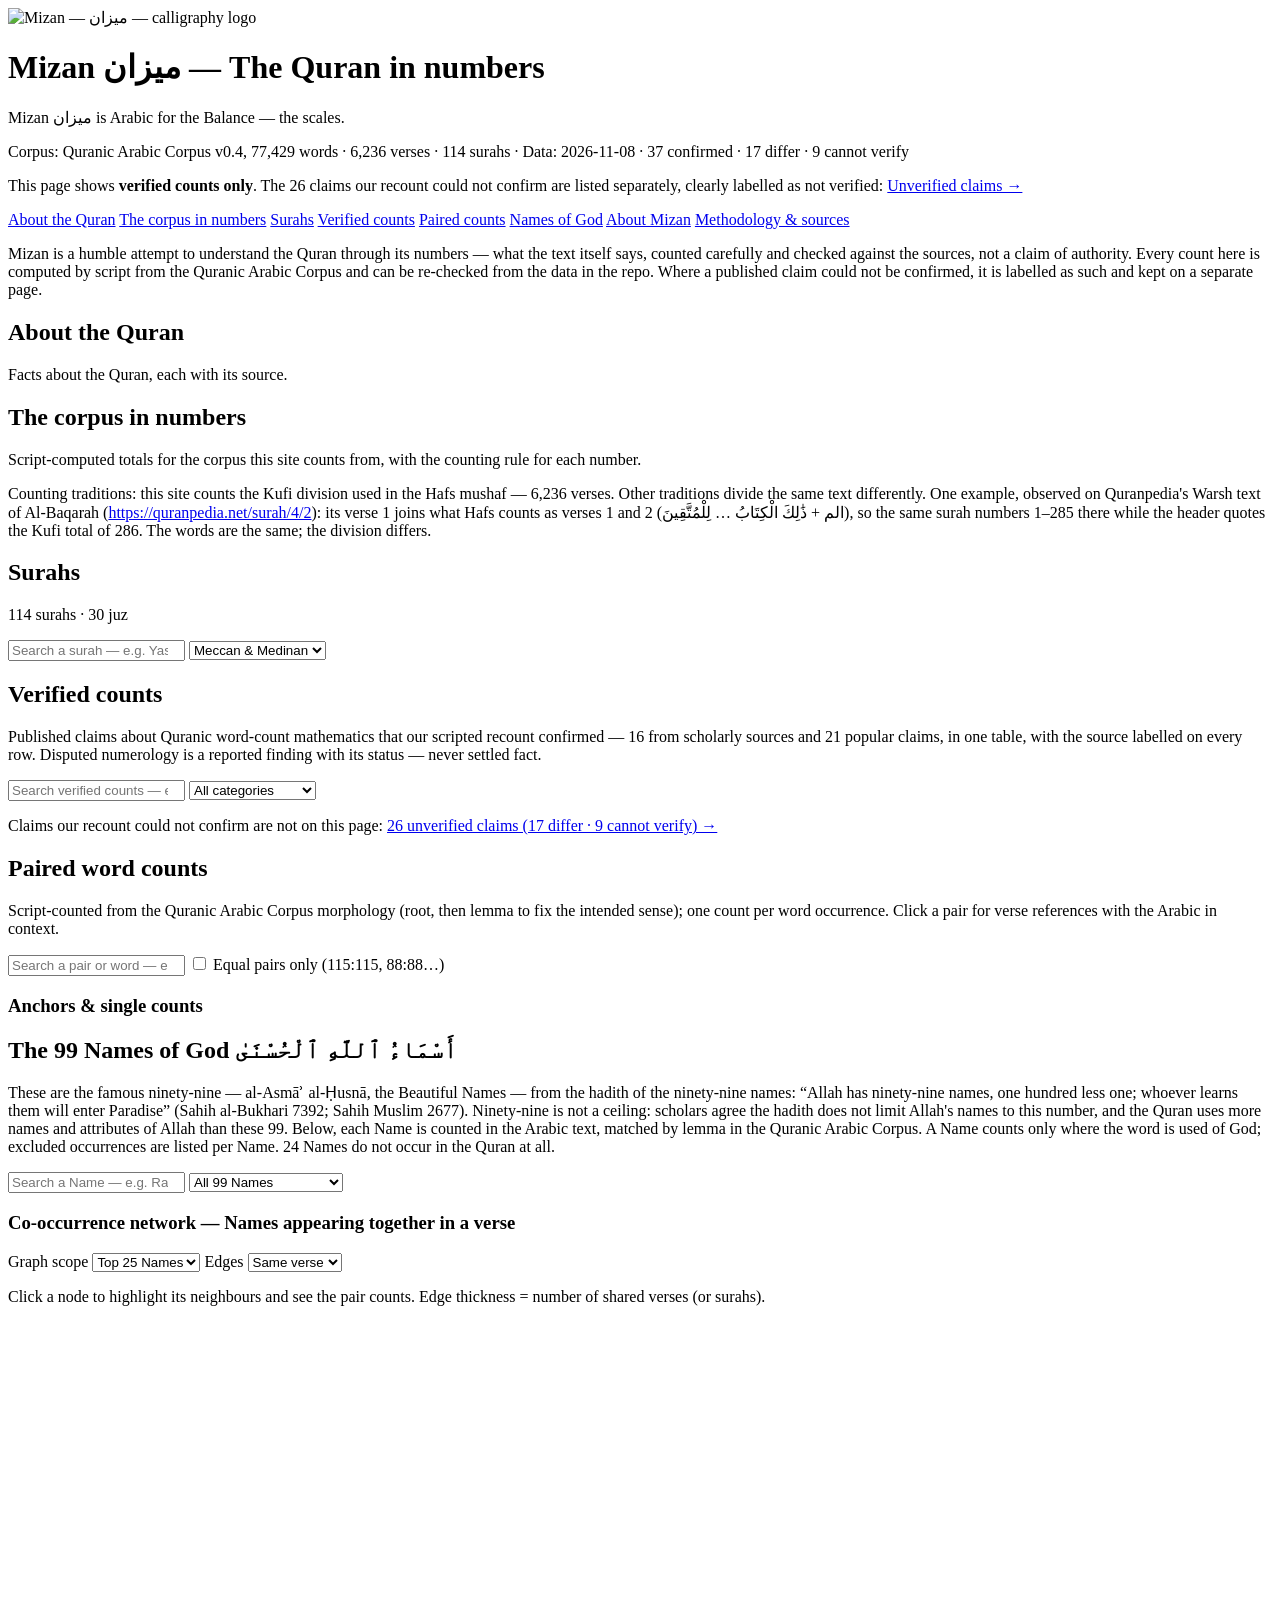
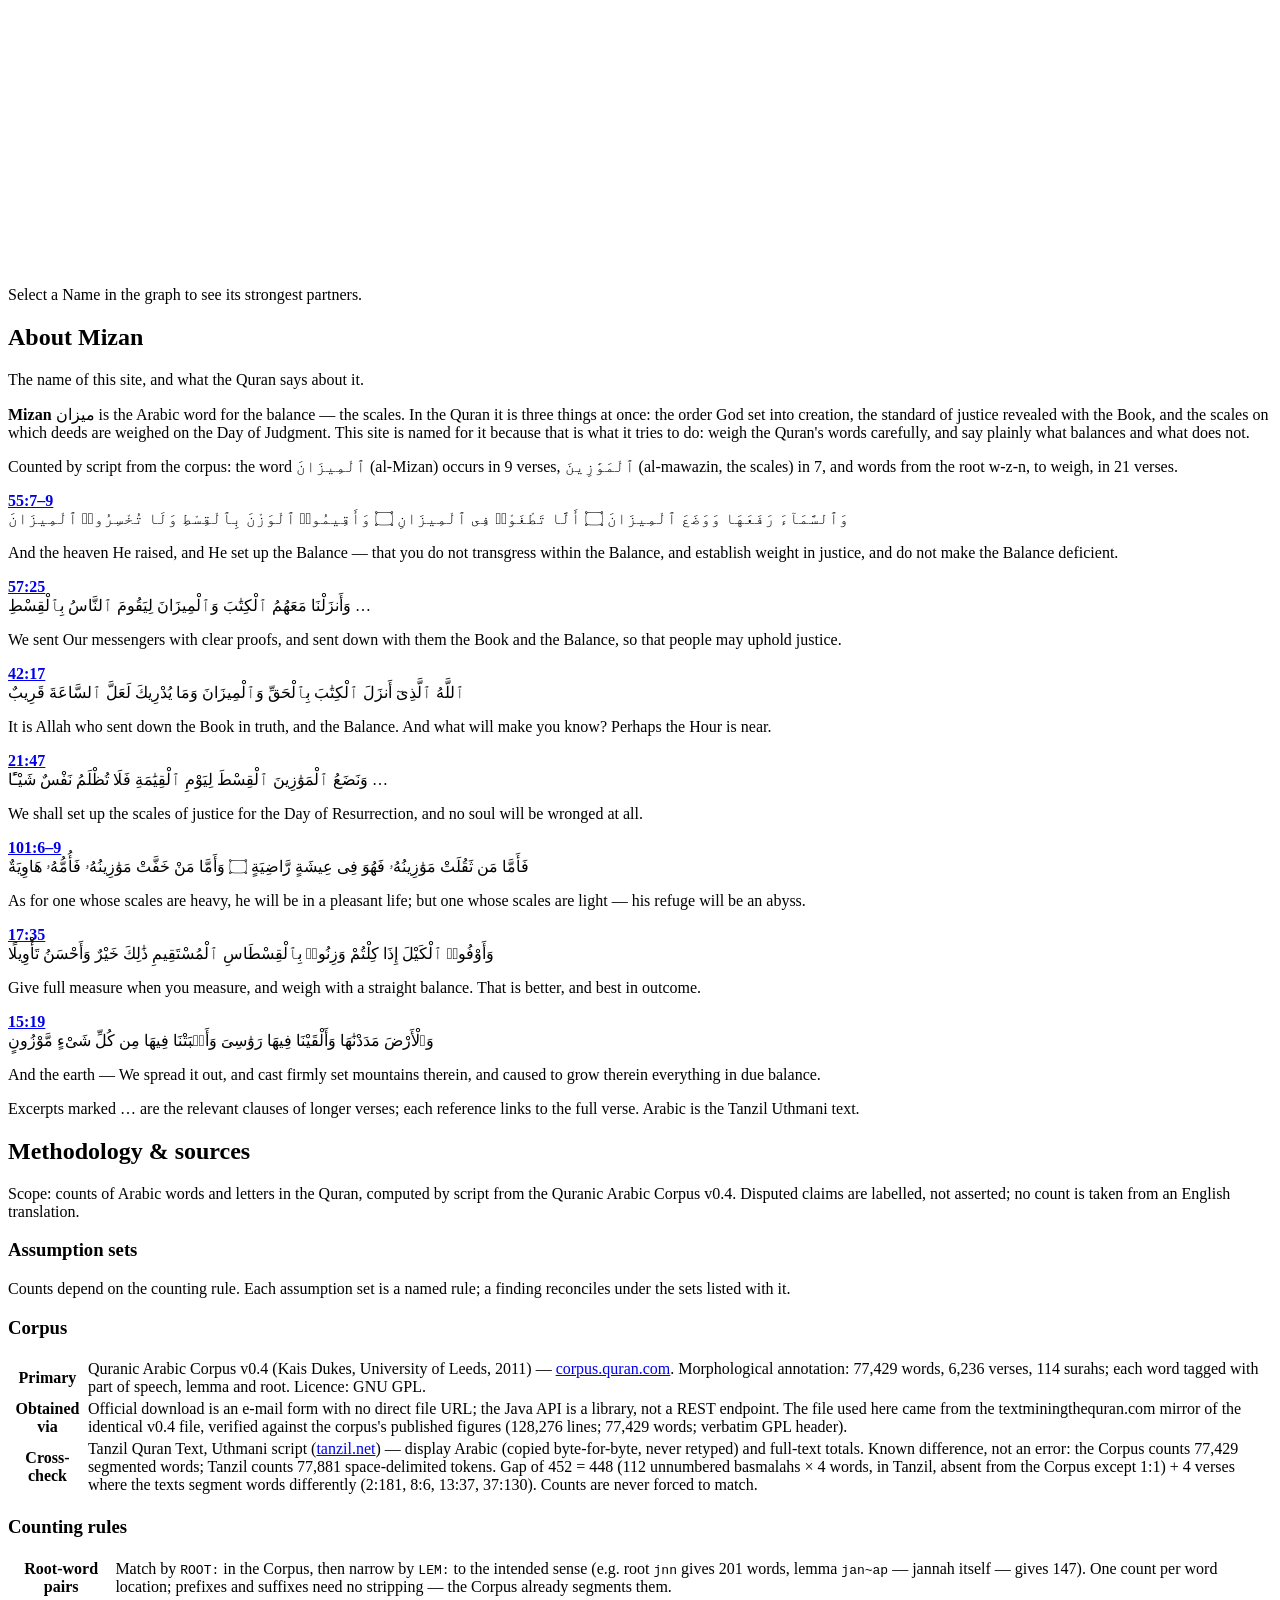
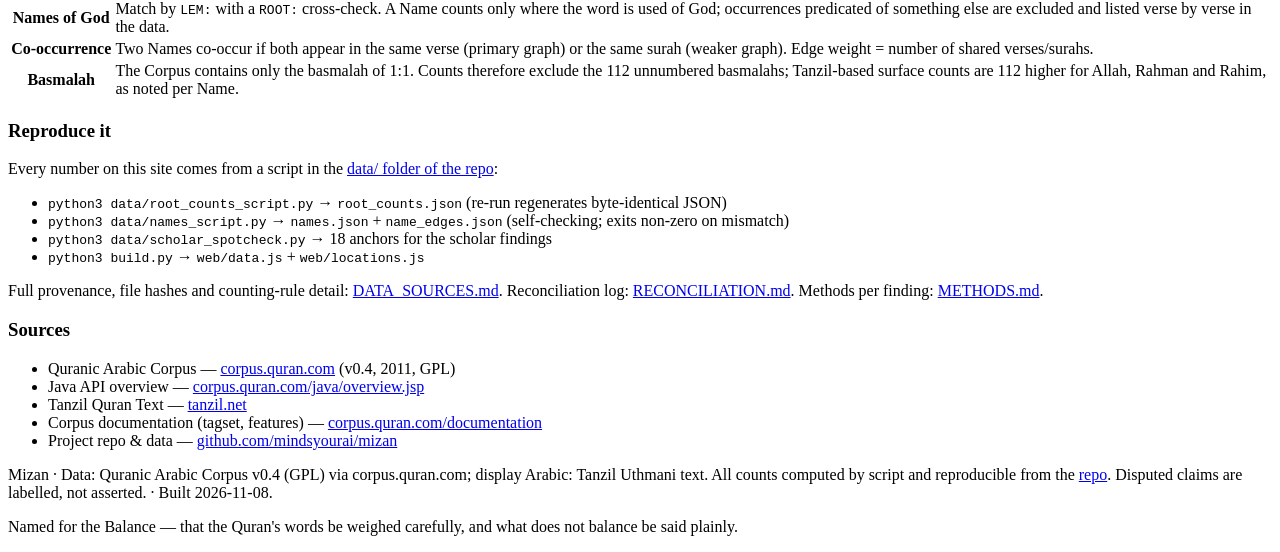
==== index.html @ d1da23e8 "Redesign: card layout throughout; counting-traditions note; verifier 126/126" ====
<!DOCTYPE html>
<html lang="en">
<head>
<meta charset="utf-8">
<meta name="viewport" content="width=device-width, initial-scale=1">
<title>Mizan — The Quran in numbers</title>
<meta name="description" content="Mizan — the Quran in numbers. Word counts and mathematics of the Quran, computed by script from the Quranic Arabic Corpus (v0.4) and cross-checked against the Tanzil Uthmani text. Verified counts, paired word counts, the Names of God and their co-occurrence graph.">
<link rel="stylesheet" href="styles.css">
<link rel="icon" type="image/png" href="images/mizan-favicon.png">
</head>
<body>
<header class="research-head">
  <div class="research-head-inner">
    <img class="brand-logo" src="images/mizan-logo.png" alt="Mizan — ميزان — calligraphy logo">
    <h1>Mizan <span class="ar">ميزان</span> — The Quran in numbers</h1>
    <p class="meta-line">Mizan <span class="ar">ميزان</span> is Arabic for the Balance — the scales.</p>
    <p class="meta-line">Corpus: Quranic Arabic Corpus v0.4, 77,429 words · 6,236 verses · 114 surahs ·
      Data: 2026-11-08 · <span id="tally-line">37 confirmed · 17 differ · 9 cannot verify</span></p>
    <div class="stats" id="stats"></div>
    <p class="meta-line">This page shows <b>verified counts only</b>. The 26 claims our recount could not
      confirm are listed separately, clearly labelled as not verified:
      <a href="unverified.html">Unverified claims →</a></p>
  </div>
</header>

<nav class="tabs" aria-label="Sections">
  <a class="tab" href="#about">About the Quran</a>
  <a class="tab" href="#corpus">The corpus in numbers</a>
  <a class="tab" href="#surahs">Surahs</a>
  <a class="tab" href="#verified">Verified counts</a>
  <a class="tab" href="#pairs">Paired counts</a>
  <a class="tab" href="#names">Names of God</a>
  <a class="tab" href="#about-mizan">About Mizan</a>
  <a class="tab" href="#method">Methodology &amp; sources</a>
</nav>

<main>
  <!-- ============ INTRO ============ -->
  <p class="intro">Mizan is a humble attempt to understand the Quran through its numbers —
    what the text itself says, counted carefully and checked against the sources, not a claim of
    authority. Every count here is computed by script from the Quranic Arabic Corpus and can be
    re-checked from the data in the repo. Where a published claim could not be confirmed, it is
    labelled as such and kept on a separate page.</p>


  <!-- ============ 1. ABOUT THE QURAN ============ -->
  <section id="about" class="panel active">
    <div class="panel-head">
      <h2>About the Quran</h2>
      <p>Facts about the Quran, each with its source.</p>
    </div>
    <div id="facts-table"></div>
  </section>

  <!-- ============ 2. THE CORPUS IN NUMBERS ============ -->
  <section id="corpus" class="panel active">
    <div class="panel-head">
      <h2>The corpus in numbers</h2>
      <p>Script-computed totals for the corpus this site counts from, with the counting rule for each number.</p>
    </div>
    <div class="counting-note">Counting traditions: this site counts the Kufi division used in the Hafs mushaf — 6,236 verses. Other traditions divide the same text differently. One example, observed on Quranpedia's Warsh text of Al-Baqarah (<a href="https://quranpedia.net/surah/4/2">https://quranpedia.net/surah/4/2</a>): its verse 1 joins what Hafs counts as verses 1 and 2 (الم + ذَٰلِكَ الْكِتَابُ … لِلْمُتَّقِينَ), so the same surah numbers 1–285 there while the header quotes the Kufi total of 286. The words are the same; the division differs.</div>
    <div id="corpus-table"></div>
  </section>

  <!-- ============ 2b. SURAHS ============ -->
  <section id="surahs" class="panel active">
    <div class="panel-head">
      <h2>Surahs</h2>
      <p id="surahs-totals">114 surahs · 30 juz</p>
      <div class="controls">
        <input id="surah-search" type="search" placeholder="Search a surah — e.g. Yasin, 36, Rahman…" aria-label="Search surahs">
        <select id="surah-type" aria-label="Filter by revelation">
          <option value="all">Meccan &amp; Medinan</option>
          <option value="Meccan">Meccan only</option>
          <option value="Medinan">Medinan only</option>
        </select>
      </div>
      <p class="tally" id="surahs-tally"></p>
    </div>
    <div id="surahs-list"></div>
  </section>

  <!-- ============ 3. VERIFIED COUNTS ============ -->
  <section id="verified" class="panel active">
    <div class="panel-head">
      <h2>Verified counts</h2>
      <p>Published claims about Quranic word-count mathematics that our scripted recount
        <span class="badge ok">confirmed</span> — 16 from scholarly sources and 21 popular claims,
        in one table, with the source labelled on every row. Disputed numerology is a reported
        finding with its status — never settled fact.</p>
      <div class="controls">
        <input id="verified-search" type="search" placeholder="Search verified counts — e.g. 19, dunya, letters…" aria-label="Search verified counts">
        <select id="verified-cat" aria-label="Filter by category">
          <option value="all">All categories</option>
          <option value="paired_counts">Paired counts</option>
          <option value="letter_counts">Letter counts</option>
          <option value="code19">Code 19</option>
          <option value="corpus_linguistics">Corpus linguistics</option>
        </select>
      </div>
      <p class="tally" id="verified-tally"></p>
    </div>
    <div id="verified-list"></div>
    <p class="method-note">Claims our recount could not confirm are not on this page:
      <a href="unverified.html">26 unverified claims (17 differ · 9 cannot verify) →</a></p>
  </section>

  <!-- ============ 4. PAIRED COUNTS ============ -->
  <section id="pairs" class="panel active">
    <div class="panel-head">
      <h2>Paired word counts</h2>
      <p>Script-counted from the Quranic Arabic Corpus morphology (root, then lemma to fix the intended sense); one count per word occurrence. Click a pair for verse references with the Arabic in context.</p>
      <div class="controls">
        <input id="pair-search" type="search" placeholder="Search a pair or word — e.g. heaven, dunya, sun…" aria-label="Search pairs">
        <label class="check"><input type="checkbox" id="pair-equal-only"> Equal pairs only (115:115, 88:88…)</label>
      </div>
    </div>
    <div id="pairs-list"></div>
    <div class="panel-head sub">
      <h3>Anchors &amp; single counts</h3>
    </div>
    <div id="extras-list" class="extras"></div>
  </section>

  <!-- ============ 5. NAMES OF GOD ============ -->
  <section id="names" class="panel active">
    <div class="panel-head">
      <h2>The 99 Names of God <span class="ar">أَسْمَاءُ ٱللَّهِ ٱلْحُسْنَىٰ</span></h2>
      <p>These are the famous ninety-nine — al-Asmāʾ al-Ḥusnā, the Beautiful Names — from the
        hadith of the ninety-nine names: “Allah has ninety-nine names, one hundred less one;
        whoever learns them will enter Paradise” (Sahih al-Bukhari 7392; Sahih Muslim 2677).
        Ninety-nine is not a ceiling: scholars agree the hadith does not limit Allah's names
        to this number, and the Quran uses more names and attributes of Allah than these 99.
        Below, each Name is counted in the Arabic text, matched by lemma in the Quranic Arabic
        Corpus. A Name counts only where the word is used of God; excluded occurrences are
        listed per Name. 24 Names do not occur in the Quran at all.</p>
      <div id="more-names"></div>
      <div class="controls">
        <input id="name-search" type="search" placeholder="Search a Name — e.g. Rahim, Aziz, Nur…" aria-label="Search Names">
        <select id="name-filter" aria-label="Filter Names">
          <option value="all">All 99 Names</option>
          <option value="present">Occurs in the Quran</option>
          <option value="zero">Zero occurrences (24)</option>
          <option value="top20">Top 20 by count</option>
        </select>
      </div>
    </div>
    <div class="graph-wrap">
      <div class="graph-head">
        <h3>Co-occurrence network — Names appearing together in a verse</h3>
        <div class="controls">
          <label>Graph scope
            <select id="graph-scope" aria-label="Graph scope">
              <option value="15">Top 15 Names</option>
              <option value="25" selected>Top 25 Names</option>
              <option value="40">Top 40 Names</option>
            </select>
          </label>
          <label>Edges
            <select id="graph-edges" aria-label="Edge type">
              <option value="verse" selected>Same verse</option>
              <option value="surah">Same surah</option>
            </select>
          </label>
        </div>
        <p class="hint">Click a node to highlight its neighbours and see the pair counts. Edge thickness = number of shared verses (or surahs).</p>
      </div>
      <canvas id="graph" width="960" height="560" aria-label="Co-occurrence network graph of the Names of God"></canvas>
      <div id="graph-detail" class="graph-detail">Select a Name in the graph to see its strongest partners.</div>
    </div>
    <div id="names-list"></div>
    <div id="name-detail"></div>
  </section>

  <!-- ============ ABOUT MIZAN ============ -->
  <section id="about-mizan" class="panel active">
    <div class="panel-head">
      <h2>About Mizan</h2>
      <p>The name of this site, and what the Quran says about it.</p>
    </div>
    <p><b>Mizan</b> <span class="ar">ميزان</span> is the Arabic word for the balance — the scales.
      In the Quran it is three things at once: the order God set into creation, the standard of
      justice revealed with the Book, and the scales on which deeds are weighed on the Day of
      Judgment. This site is named for it because that is what it tries to do: weigh the Quran's
      words carefully, and say plainly what balances and what does not.</p>
    <p class="method-note">Counted by script from the corpus: the word
      <span class="ar">ٱلْمِيزَانَ</span> (al-Mizan) occurs in 9 verses,
      <span class="ar">ٱلْمَوَٰزِينَ</span> (al-mawazin, the scales) in 7, and words from the
      root w-z-n, to weigh, in 21 verses.</p>
    <div class="mizan-grid">
      <article class="mizan-card"><b><a href="https://quran.com/55/7" target="_blank" rel="noopener">55:7–9</a></b><div class="ar">وَٱلسَّمَآءَ رَفَعَهَا وَوَضَعَ ٱلْمِيزَانَ ۝ أَلَّا تَطْغَوْا۟ فِى ٱلْمِيزَانِ ۝ وَأَقِيمُوا۟ ٱلْوَزْنَ بِٱلْقِسْطِ وَلَا تُخْسِرُوا۟ ٱلْمِيزَانَ</div><p>And the heaven He raised, and He set up the Balance — that you do not transgress within the Balance, and establish weight in justice, and do not make the Balance deficient.</p></article>
      <article class="mizan-card"><b><a href="https://quran.com/57/25" target="_blank" rel="noopener">57:25</a></b><div class="ar">وَأَنزَلْنَا مَعَهُمُ ٱلْكِتَٰبَ وَٱلْمِيزَانَ لِيَقُومَ ٱلنَّاسُ بِٱلْقِسْطِ …</div><p>We sent Our messengers with clear proofs, and sent down with them the Book and the Balance, so that people may uphold justice.</p></article>
      <article class="mizan-card"><b><a href="https://quran.com/42/17" target="_blank" rel="noopener">42:17</a></b><div class="ar">ٱللَّهُ ٱلَّذِىٓ أَنزَلَ ٱلْكِتَٰبَ بِٱلْحَقِّ وَٱلْمِيزَانَ وَمَا يُدْرِيكَ لَعَلَّ ٱلسَّاعَةَ قَرِيبٌ</div><p>It is Allah who sent down the Book in truth, and the Balance. And what will make you know? Perhaps the Hour is near.</p></article>
      <article class="mizan-card"><b><a href="https://quran.com/21/47" target="_blank" rel="noopener">21:47</a></b><div class="ar">وَنَضَعُ ٱلْمَوَٰزِينَ ٱلْقِسْطَ لِيَوْمِ ٱلْقِيَٰمَةِ فَلَا تُظْلَمُ نَفْسٌ شَيْـًٔا …</div><p>We shall set up the scales of justice for the Day of Resurrection, and no soul will be wronged at all.</p></article>
      <article class="mizan-card"><b><a href="https://quran.com/101/6" target="_blank" rel="noopener">101:6–9</a></b><div class="ar">فَأَمَّا مَن ثَقُلَتْ مَوَٰزِينُهُۥ فَهُوَ فِى عِيشَةٍ رَّاضِيَةٍ ۝ وَأَمَّا مَنْ خَفَّتْ مَوَٰزِينُهُۥ فَأُمُّهُۥ هَاوِيَةٌ</div><p>As for one whose scales are heavy, he will be in a pleasant life; but one whose scales are light — his refuge will be an abyss.</p></article>
      <article class="mizan-card"><b><a href="https://quran.com/17/35" target="_blank" rel="noopener">17:35</a></b><div class="ar">وَأَوْفُوا۟ ٱلْكَيْلَ إِذَا كِلْتُمْ وَزِنُوا۟ بِٱلْقِسْطَاسِ ٱلْمُسْتَقِيمِ ذَٰلِكَ خَيْرٌ وَأَحْسَنُ تَأْوِيلًا</div><p>Give full measure when you measure, and weigh with a straight balance. That is better, and best in outcome.</p></article>
      <article class="mizan-card"><b><a href="https://quran.com/15/19" target="_blank" rel="noopener">15:19</a></b><div class="ar">وَٱلْأَرْضَ مَدَدْنَٰهَا وَأَلْقَيْنَا فِيهَا رَوَٰسِىَ وَأَنۢبَتْنَا فِيهَا مِن كُلِّ شَىْءٍ مَّوْزُونٍ</div><p>And the earth — We spread it out, and cast firmly set mountains therein, and caused to grow therein everything in due balance.</p></article>
    </div>
    <p class="method-note">Excerpts marked … are the relevant clauses of longer verses; each reference
      links to the full verse. Arabic is the Tanzil Uthmani text.</p>
  </section>

  <!-- ============ 6. METHODOLOGY ============ -->
  <section id="method" class="panel active">
    <div class="panel-head">
      <h2>Methodology &amp; sources</h2>
      <p class="scope-line">Scope: counts of Arabic words and letters in the Quran, computed by script from the Quranic Arabic Corpus v0.4. Disputed claims are labelled, not asserted; no count is taken from an English translation.</p>
    </div>
    <h3>Assumption sets</h3>
    <p class="method-note">Counts depend on the counting rule. Each assumption set is a named rule; a finding reconciles under the sets listed with it.</p>
    <div id="assumption-table"></div>

    <h3>Corpus</h3>
    <table class="data-table compact">
      <tbody>
        <tr><th scope="row">Primary</th><td>Quranic Arabic Corpus v0.4 (Kais Dukes, University of Leeds, 2011) — <a href="https://corpus.quran.com">corpus.quran.com</a>. Morphological annotation: 77,429 words, 6,236 verses, 114 surahs; each word tagged with part of speech, lemma and root. Licence: GNU GPL.</td></tr>
        <tr><th scope="row">Obtained via</th><td>Official download is an e-mail form with no direct file URL; the Java API is a library, not a REST endpoint. The file used here came from the textminingthequran.com mirror of the identical v0.4 file, verified against the corpus's published figures (128,276 lines; 77,429 words; verbatim GPL header).</td></tr>
        <tr><th scope="row">Cross-check</th><td>Tanzil Quran Text, Uthmani script (<a href="https://tanzil.net">tanzil.net</a>) — display Arabic (copied byte-for-byte, never retyped) and full-text totals. Known difference, not an error: the Corpus counts 77,429 segmented words; Tanzil counts 77,881 space-delimited tokens. Gap of 452 = 448 (112 unnumbered basmalahs × 4 words, in Tanzil, absent from the Corpus except 1:1) + 4 verses where the texts segment words differently (2:181, 8:6, 13:37, 37:130). Counts are never forced to match.</td></tr>
      </tbody>
    </table>

    <h3>Counting rules</h3>
    <table class="data-table compact">
      <tbody>
        <tr><th scope="row">Root-word pairs</th><td>Match by <code>ROOT:</code> in the Corpus, then narrow by <code>LEM:</code> to the intended sense (e.g. root <code>jnn</code> gives 201 words, lemma <code>jan~ap</code> — jannah itself — gives 147). One count per word location; prefixes and suffixes need no stripping — the Corpus already segments them.</td></tr>
        <tr><th scope="row">Names of God</th><td>Match by <code>LEM:</code> with a <code>ROOT:</code> cross-check. A Name counts only where the word is used of God; occurrences predicated of something else are excluded and listed verse by verse in the data.</td></tr>
        <tr><th scope="row">Co-occurrence</th><td>Two Names co-occur if both appear in the same verse (primary graph) or the same surah (weaker graph). Edge weight = number of shared verses/surahs.</td></tr>
        <tr><th scope="row">Basmalah</th><td>The Corpus contains only the basmalah of 1:1. Counts therefore exclude the 112 unnumbered basmalahs; Tanzil-based surface counts are 112 higher for Allah, Rahman and Rahim, as noted per Name.</td></tr>
      </tbody>
    </table>

    <h3>Reproduce it</h3>
    <p class="method-note">Every number on this site comes from a script in the <a href="https://github.com/mindsyourai/mizan/tree/main/data">data/ folder of the repo</a>:</p>
    <ul class="repro">
      <li><code>python3 data/root_counts_script.py</code> → <code>root_counts.json</code> (re-run regenerates byte-identical JSON)</li>
      <li><code>python3 data/names_script.py</code> → <code>names.json</code> + <code>name_edges.json</code> (self-checking; exits non-zero on mismatch)</li>
      <li><code>python3 data/scholar_spotcheck.py</code> → 18 anchors for the scholar findings</li>
      <li><code>python3 build.py</code> → <code>web/data.js</code> + <code>web/locations.js</code></li>
    </ul>
    <p class="method-note">Full provenance, file hashes and counting-rule detail: <a href="https://github.com/mindsyourai/mizan/blob/main/DATA_SOURCES.md">DATA_SOURCES.md</a>. Reconciliation log: <a href="https://github.com/mindsyourai/mizan/blob/main/RECONCILIATION.md">RECONCILIATION.md</a>. Methods per finding: <a href="https://github.com/mindsyourai/mizan/blob/main/METHODS.md">METHODS.md</a>.</p>

    <h3>Sources</h3>
    <ul class="sources">
      <li>Quranic Arabic Corpus — <a href="https://corpus.quran.com">corpus.quran.com</a> (v0.4, 2011, GPL)</li>
      <li>Java API overview — <a href="https://corpus.quran.com/java/overview.jsp">corpus.quran.com/java/overview.jsp</a></li>
      <li>Tanzil Quran Text — <a href="https://tanzil.net">tanzil.net</a></li>
      <li>Corpus documentation (tagset, features) — <a href="https://corpus.quran.com/documentation/tagset.jsp">corpus.quran.com/documentation</a></li>
      <li>Project repo &amp; data — <a href="https://github.com/mindsyourai/mizan">github.com/mindsyourai/mizan</a></li>
    </ul>
  </section>
</main>

<footer>
  <p>Mizan · Data: Quranic Arabic Corpus v0.4 (GPL) via corpus.quran.com; display Arabic: Tanzil Uthmani text.
  All counts computed by script and reproducible from the <a href="https://github.com/mindsyourai/mizan">repo</a>.
  Disputed claims are labelled, not asserted. · Built 2026-11-08.</p>
  <p>Named for the Balance — that the Quran's words be weighed carefully, and what does not balance be said plainly.</p>
</footer>

<script src="data.js"></script>
<script src="locations.js"></script>
<script src="app.js"></script>
</body>
</html>
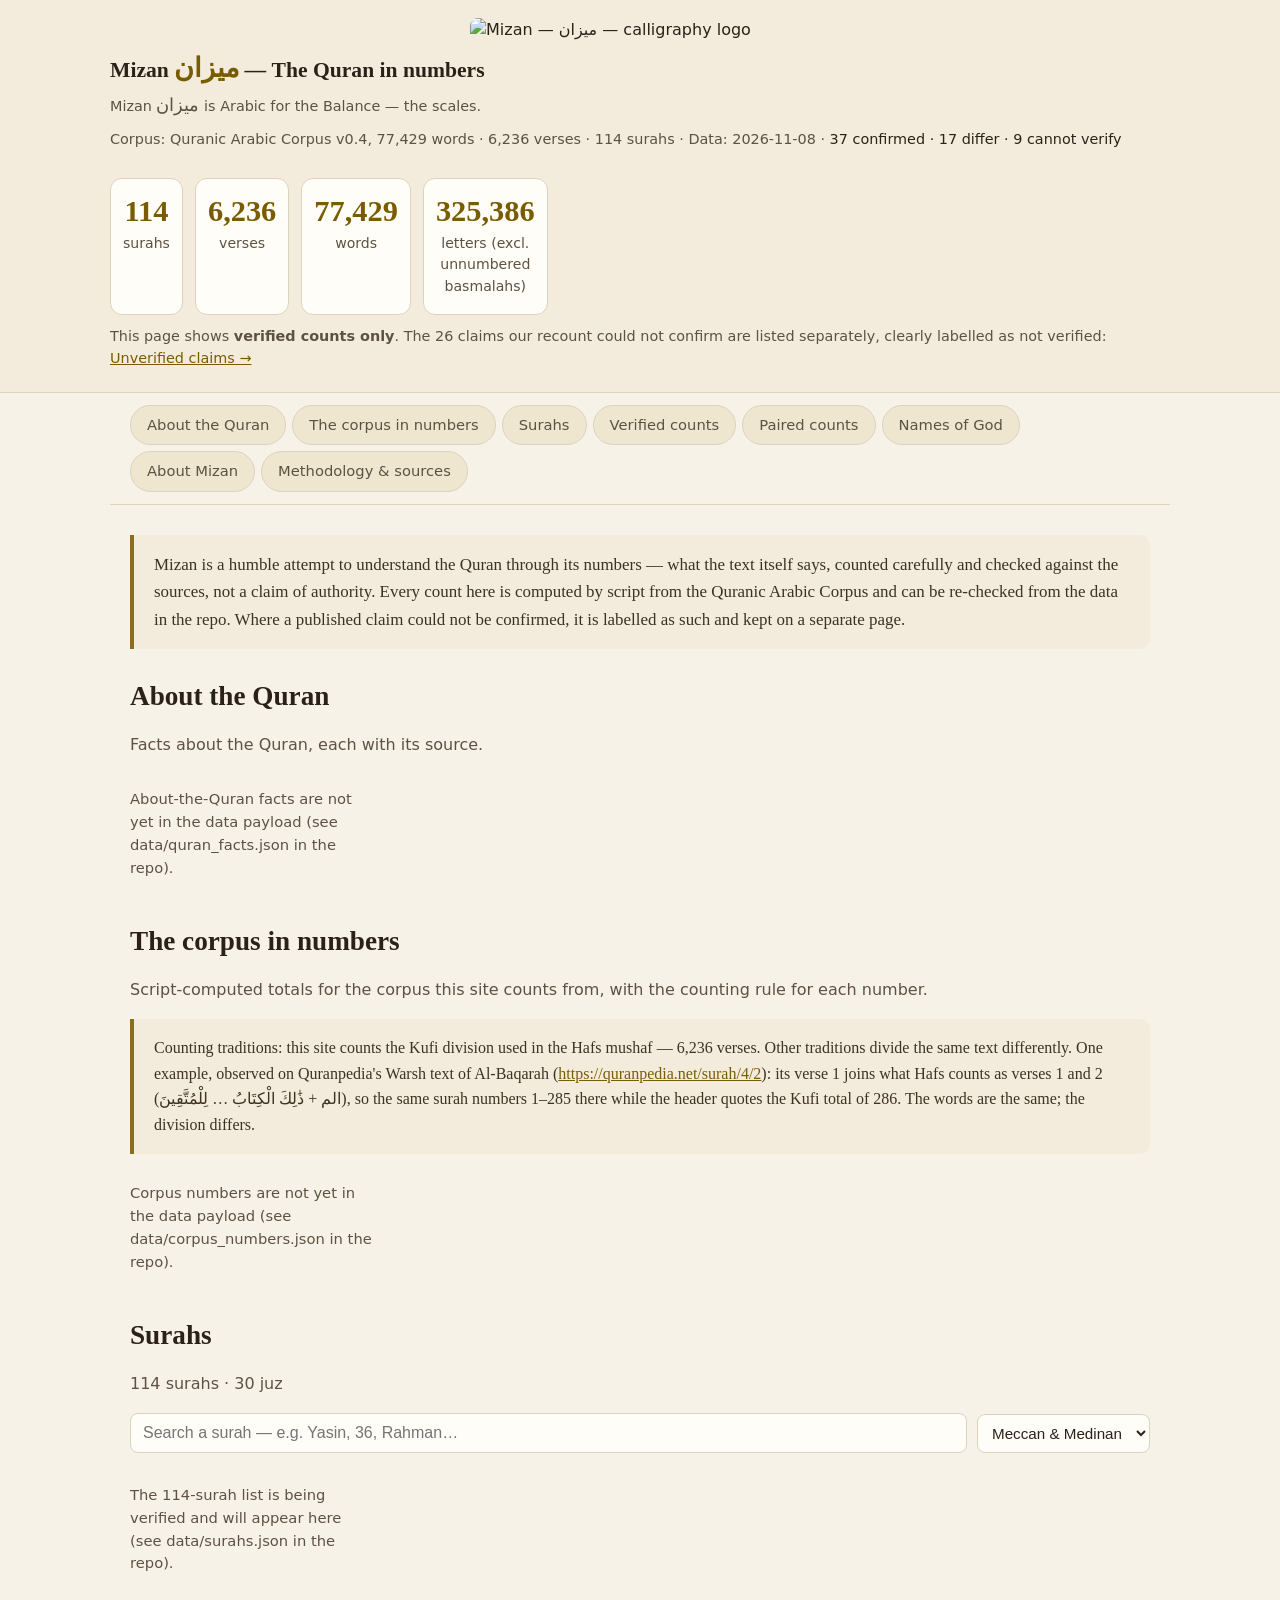
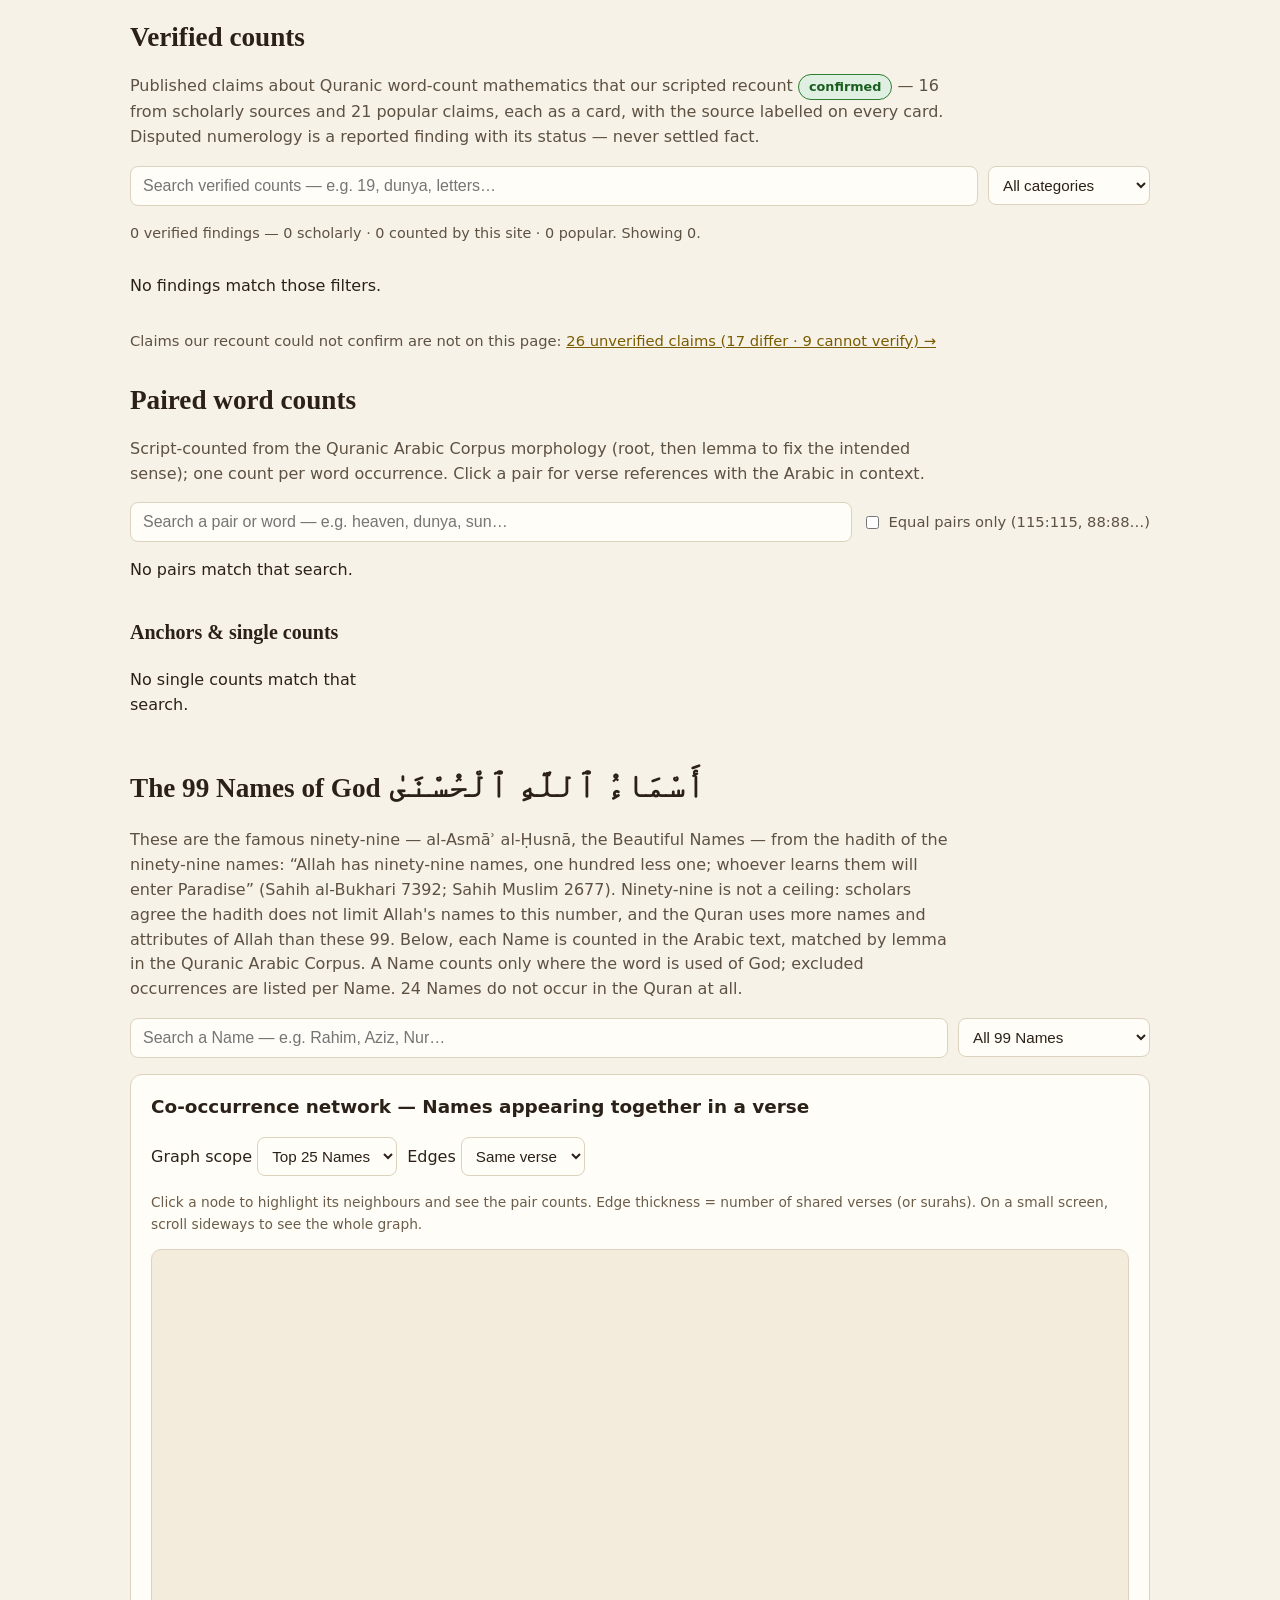
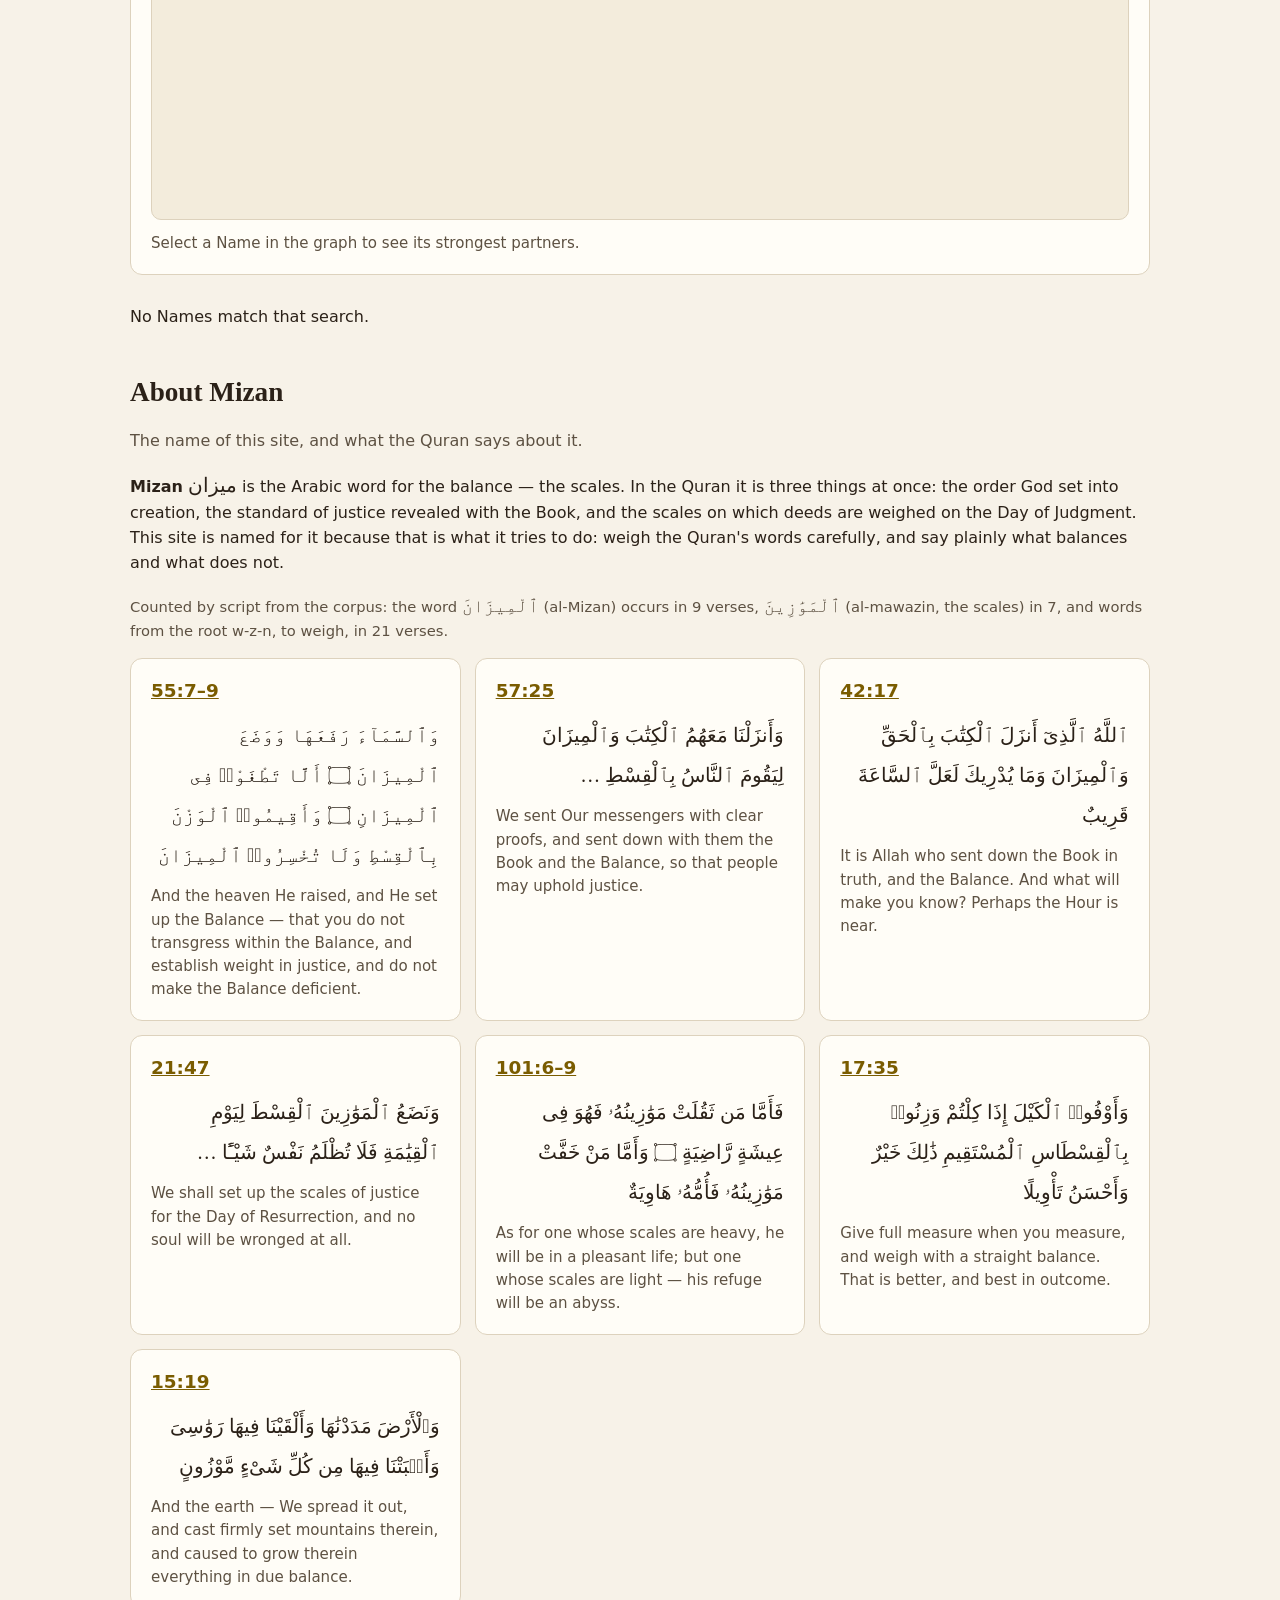
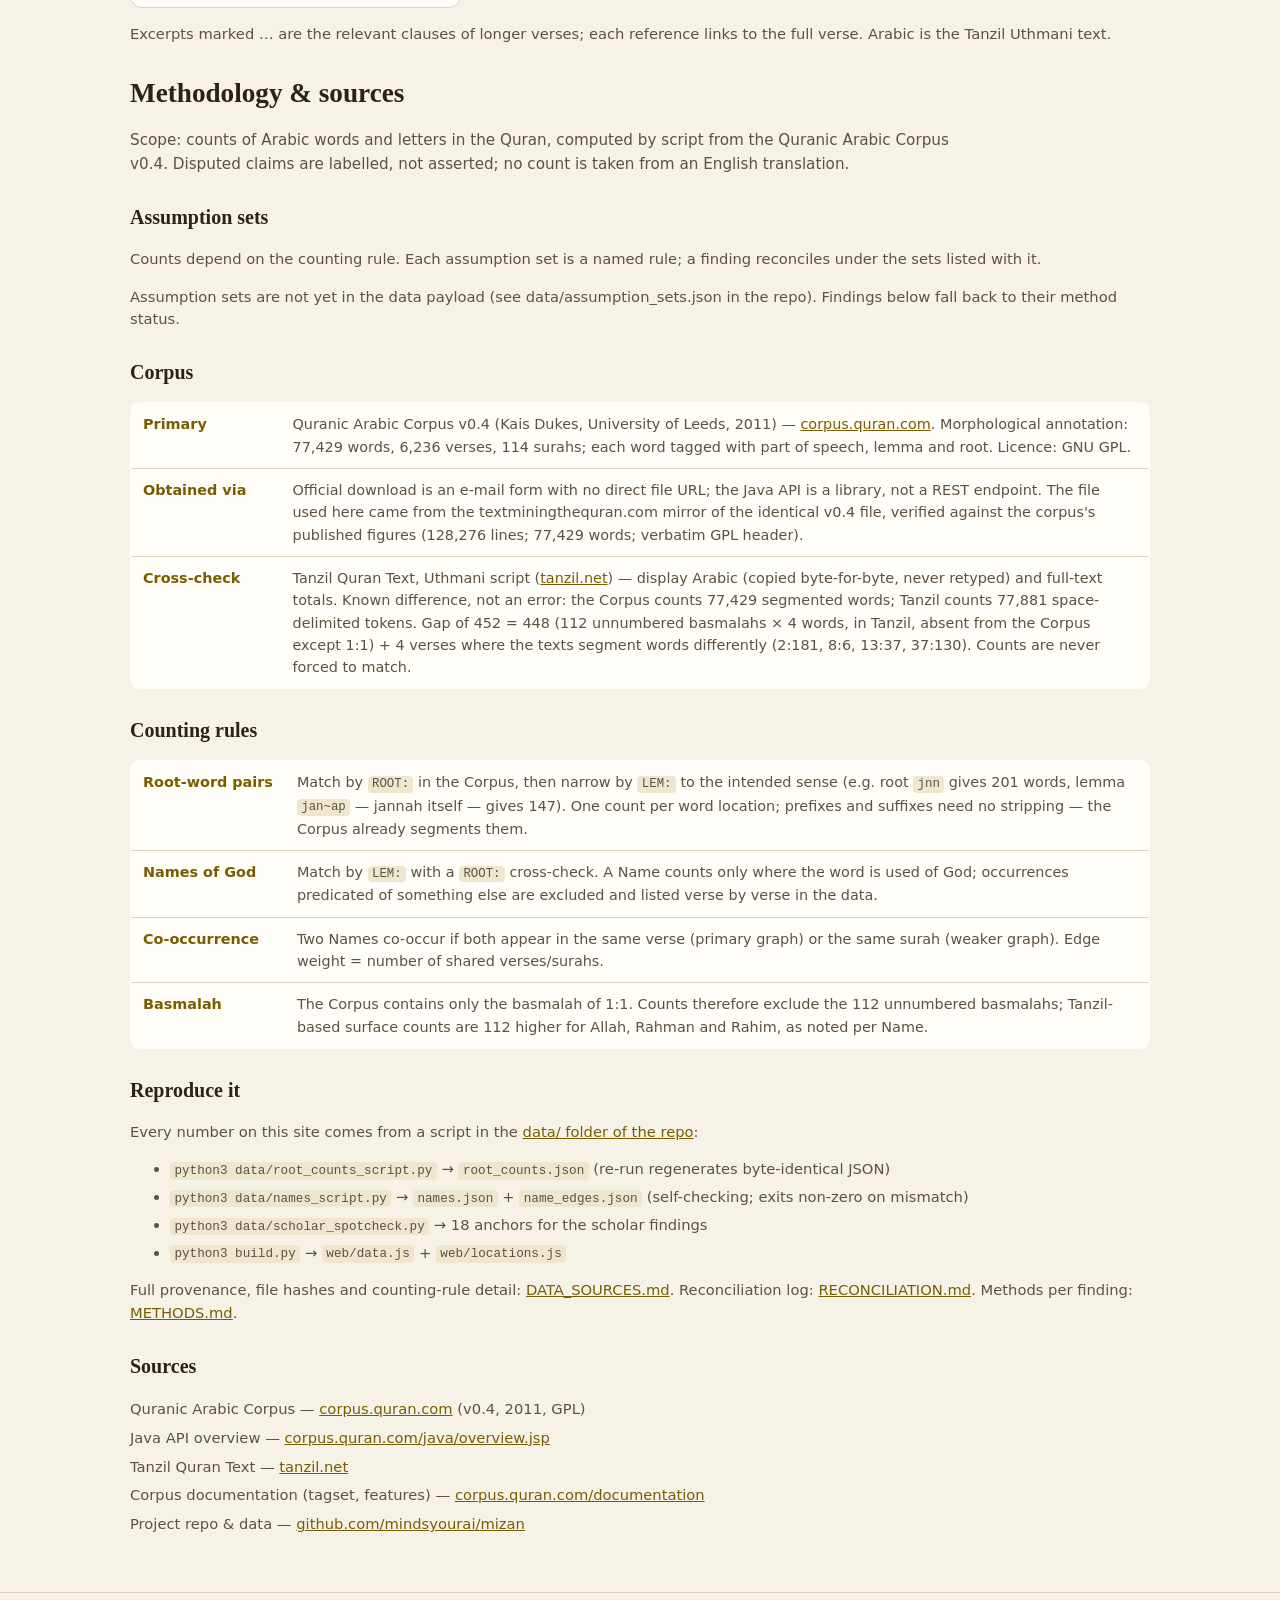
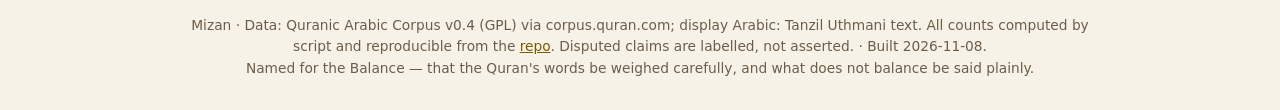
==== commit e6ba1b2f: "Fix desktop card grids (nested-grid bug), 'one table' copy, graph scroll on phones; verifier 141/141" ====
--- a/index.html
+++ b/index.html
@@ -86,7 +86,7 @@
       <h2>Verified counts</h2>
       <p>Published claims about Quranic word-count mathematics that our scripted recount
         <span class="badge ok">confirmed</span> — 16 from scholarly sources and 21 popular claims,
-        in one table, with the source labelled on every row. Disputed numerology is a reported
+        each as a card, with the source labelled on every card. Disputed numerology is a reported
         finding with its status — never settled fact.</p>
       <div class="controls">
         <input id="verified-search" type="search" placeholder="Search verified counts — e.g. 19, dunya, letters…" aria-label="Search verified counts">
@@ -163,9 +163,9 @@
             </select>
           </label>
         </div>
-        <p class="hint">Click a node to highlight its neighbours and see the pair counts. Edge thickness = number of shared verses (or surahs).</p>
-      </div>
-      <canvas id="graph" width="960" height="560" aria-label="Co-occurrence network graph of the Names of God"></canvas>
+        <p class="hint">Click a node to highlight its neighbours and see the pair counts. Edge thickness = number of shared verses (or surahs). On a small screen, scroll sideways to see the whole graph.</p>
+      </div>
+      <div class="graph-scroll"><canvas id="graph" width="960" height="560" aria-label="Co-occurrence network graph of the Names of God"></canvas></div>
       <div id="graph-detail" class="graph-detail">Select a Name in the graph to see its strongest partners.</div>
     </div>
     <div id="names-list"></div>
--- a/styles.css
+++ b/styles.css
@@ -0,0 +1,326 @@
+/* Mizan — light professional theme: warm beige background, gold-brown
+   accents, green reserved for verified/confirmed states. Serif headings,
+   clean tables, generous whitespace.
+   Contrast (WCAG AA, normal text): ink 14.11:1 on bg / 15.48:1 on panel;
+   muted 6.92:1 / 7.59:1; faint 5.73:1 / 6.28:1 (5.43:1 on panel2);
+   gold-text 5.60:1 / 6.15:1 (5.31:1 on panel2); green 5.93:1 / 6.50:1;
+   badge ok 6.63:1, bad 5.72:1, warn 6.25:1; tab-active text 4.81:1. */
+:root{
+  --bg:#f7f2e8; --bg2:#f3ecdc; --panel:#fffdf7; --panel2:#f3ecdc;
+  --ink:#2b2118; --muted:#5d5142; --faint:#6b5d49;
+  --gold:#8a6d1f; --gold-text:#7a5c00; --gold-dim:#a68a3c;
+  --red:#b3261e; --green:#166b2d; --green-dark:#1b5e20; --amber:#7a5200;
+  --line:#ddd2bd; --chip:#efe6d0;
+}
+*{box-sizing:border-box}
+html{scroll-behavior:smooth;scroll-padding-top:124px}
+/* scroll-padding-top keeps anchor jumps (#verified etc.) clear of the
+   sticky .tabs bar, which would otherwise cover the section's first line.
+   76px was too small: at desktop width the 7 tabs wrap to two rows, so the
+   bar is ~108px tall (2 x ~39px rows + 6px gap + 24px padding). 124px
+   clears it with ~16px to spare. section scroll-margin is belt-and-braces
+   for the same jumps. */
+section{scroll-margin-top:124px}
+body{margin:0;background:var(--bg);color:var(--ink);
+  font-family:system-ui,-apple-system,"Segoe UI",Roboto,Helvetica,Arial,sans-serif;
+  line-height:1.55}
+a{color:var(--gold-text)}
+code{font-family:ui-monospace,SFMono-Regular,Menlo,monospace;font-size:.86em;
+  background:var(--chip);padding:.1em .35em;border-radius:4px}
+.ar{font-family:"Traditional Arabic","Amiri","Scheherazade New",serif;
+  font-size:1.25em;direction:rtl}
+
+/* research header: one line, no marketing copy */
+.research-head{background:var(--bg2);border-bottom:1px solid var(--line);
+  padding:18px 20px 14px}
+.research-head-inner{max-width:1060px;margin:0 auto}
+.research-head h1{font-size:1.35rem;margin:0;line-height:1.3;
+  font-family:Georgia,"Times New Roman",serif}
+.meta-line{color:var(--muted);font-size:.9rem;margin:6px 0 8px}
+.meta-line #tally-line{color:var(--ink)}
+.stats{color:var(--faint);font-size:.85rem}
+.stats b{color:var(--gold-text);font-variant-numeric:tabular-nums}
+
+/* humble intro, top of the main page */
+.intro{font-family:Georgia,"Times New Roman",serif;font-size:1.06rem;line-height:1.6;
+  color:#3d3222;background:var(--panel2);border-left:4px solid var(--gold);
+  border-radius:0 10px 10px 0;padding:16px 20px;margin:22px 0 0}
+
+/* tabs */
+.tabs{position:sticky;top:0;z-index:10;display:flex;flex-wrap:wrap;gap:6px;
+  max-width:1060px;margin:0 auto;padding:12px 20px;
+  background:var(--bg);border-bottom:1px solid var(--line)}
+.tab{background:var(--chip);color:var(--muted);border:1px solid var(--line);
+  border-radius:999px;padding:8px 16px;font-size:.92rem;cursor:pointer;text-decoration:none}
+.tab:hover{color:var(--ink)}
+.tab.active{background:var(--gold);color:#fffdf7;border-color:var(--gold);font-weight:700}
+
+main{max-width:1060px;margin:0 auto;padding:8px 20px 40px}
+.panel{display:block}
+.panel.active{display:block}
+.sample-note{color:#8a5a00;font-size:.9rem;font-weight:700}
+.unverified-banner{background:#fdecea;border:1px solid #d32f2f;border-radius:10px;
+  padding:12px 16px;color:var(--ink);font-size:.95rem;margin:12px 0}
+.unverified-banner a{color:var(--gold-text)}
+#unverified-list h3, #method h3{font-family:Georgia,serif;font-size:1.25rem;margin:26px 0 4px}
+.panel-head h2{font-family:Georgia,serif;font-size:1.7rem;margin:26px 0 6px}
+.panel-head h3{font-family:Georgia,serif;font-size:1.25rem;margin:26px 0 4px}
+.panel-head p{color:var(--muted);max-width:820px}
+.panel-head.sub h3{margin-top:34px}
+.controls{display:flex;flex-wrap:wrap;gap:10px;align-items:center;margin:16px 0}
+.controls input[type=search]{flex:1;min-width:240px;background:var(--panel);
+  border:1px solid var(--line);color:var(--ink);border-radius:8px;padding:10px 12px;font-size:1rem}
+.controls select{background:var(--panel);border:1px solid var(--line);color:var(--ink);
+  border-radius:8px;padding:9px 10px;font-size:.95rem}
+.check{color:var(--muted);font-size:.92rem;display:flex;gap:6px;align-items:center}
+.tally{color:var(--muted);font-size:.9rem}
+
+/* data tables (findings + methodology) */
+.table-scroll{overflow-x:auto}
+.data-table{width:100%;border-collapse:collapse;background:var(--panel);
+  border:1px solid var(--line);border-radius:10px;overflow:hidden;
+  font-size:.9rem;margin:14px 0}
+.data-table th,.data-table td{padding:10px 12px;text-align:left;vertical-align:top;
+  border-bottom:1px solid var(--line)}
+.data-table thead th{background:var(--panel2);color:var(--muted);
+  font-size:.8rem;text-transform:uppercase;letter-spacing:.05em;white-space:nowrap}
+.data-table tbody tr:last-child th,.data-table tbody tr:last-child td{border-bottom:none}
+.data-table tbody tr:hover{background:rgba(122,92,0,.05)}
+.data-table.compact th{width:150px;color:var(--gold-text);font-weight:700;white-space:nowrap}
+.data-table.compact td{color:var(--muted)}
+.data-table.compact td b,.data-table.compact td strong{color:var(--ink)}
+
+/* findings table — narrower column floors + wrapping headers so the table
+   fits its 1020px container at desktop widths instead of overflowing into
+   a horizontal scroll (the unverified page's table was ~60px too wide:
+   280+180+140 floors plus nowrap headers). overflow-wrap is a safety net
+   for long unbreakable tokens (e.g. URLs in a reason). */
+.f-table thead th{white-space:normal}
+.f-table td{overflow-wrap:anywhere}
+.f-table .c-claim{min-width:220px}
+.f-table .c-claim b{font-size:.95rem;line-height:1.4}
+.f-table .c-claim .ar{color:var(--gold-text);font-size:1.05em;margin-left:8px}
+.f-table .c-num{white-space:nowrap;font-weight:700;font-variant-numeric:tabular-nums;
+  color:var(--gold-text);text-align:right}
+.f-table .c-assume{min-width:150px}
+.f-table .c-verdict{white-space:nowrap}
+.f-table .c-src{font-size:.82rem;color:var(--muted);min-width:120px}
+.f-table .c-src .src-title{color:var(--faint)}
+.cat-tag{color:var(--faint);font-size:.78rem;margin-top:4px}
+.assume-label{font-weight:700;font-size:.88rem}
+.assume-sub{color:var(--faint);font-size:.82rem;margin-top:2px}
+.reason{color:var(--muted);font-size:.85rem;margin-top:6px;line-height:1.45}
+.conf{color:var(--faint);font-size:.78rem;margin-top:4px;max-width:130px;white-space:normal}
+.f-table details.method{margin-top:8px;border-top:1px solid var(--line);padding-top:6px}
+.f-table details.method summary{cursor:pointer;color:var(--gold-text);font-size:.85rem;font-weight:600}
+.f-table details.method p{margin:8px 0;font-size:.88rem;color:var(--muted)}
+.f-table details.method p b{color:var(--ink)}
+.f-table .loc-list{display:block;max-height:180px;overflow:auto;margin-top:4px;
+  font-size:.84rem;line-height:1.7;color:var(--faint);
+  border:1px solid var(--line);border-radius:8px;padding:8px 10px;background:rgba(122,92,0,.04)}
+
+/* surah table */
+.type-tag{display:inline-block;border-radius:999px;padding:2px 10px;font-size:.8rem;font-weight:700}
+.type-tag.meccan{background:#f3e8c8;color:#7a5c00;border:1px solid #c8a415}
+.type-tag.medinan{background:#e8e0cc;color:#3d3222;border:1px solid #b8a67e}
+
+/* pair cards */
+.pair{background:var(--panel);border:1px solid var(--line);border-radius:12px;
+  padding:18px 20px;margin:14px 0}
+.pair h3{margin:0 0 2px;font-size:1.15rem}
+.pair h3 .ar{color:var(--gold-text);font-size:1.05em;margin-left:10px}
+.pair .ratio{color:var(--gold-text);font-weight:700}
+.bars{margin:12px 0 6px}
+.bar-row{display:grid;grid-template-columns:170px 1fr 64px;gap:10px;align-items:center;margin:7px 0}
+.bar-row .lbl{font-size:.92rem}
+.bar-row .lbl .ar{color:var(--gold-text)}
+.bar-track{background:var(--bg2);border-radius:6px;height:22px;overflow:hidden}
+.bar-fill{height:100%;border-radius:6px;min-width:2px}
+.fill-a{background:linear-gradient(90deg,#7a5c00,#b08d2e)}
+.fill-b{background:linear-gradient(90deg,#6d4c1a,#a67c52)}
+.bar-row .num{text-align:right;font-weight:700;font-variant-numeric:tabular-nums}
+.pair .notes{color:var(--muted);font-size:.88rem;margin:8px 0 0}
+.pair .notes p{margin:4px 0}
+.pair details{margin-top:10px}
+.pair summary{cursor:pointer;color:var(--gold-text);font-size:.92rem}
+.refs{margin:10px 0 0;padding:0;list-style:none}
+.refs li{background:var(--panel2);border:1px solid var(--line);border-radius:8px;
+  padding:10px 12px;margin:8px 0}
+.refs .ref-tag{color:var(--gold-text);font-size:.82rem;font-weight:700}
+.refs .verse{font-family:"Traditional Arabic","Amiri",serif;font-size:1.25rem;
+  direction:rtl;text-align:right;line-height:2;margin:6px 0 2px}
+.refs .word{color:var(--gold-text)}
+
+/* extras */
+.extras{display:grid;grid-template-columns:repeat(auto-fill,minmax(240px,1fr));gap:12px}
+.extra{background:var(--panel);border:1px solid var(--line);border-radius:10px;padding:14px 16px}
+.extra b{font-size:1.5rem;color:var(--gold-text);font-variant-numeric:tabular-nums}
+.extra .t{display:block;font-weight:700;margin-top:2px}
+.extra .t .ar{color:var(--gold-text)}
+.extra p{color:var(--muted);font-size:.86rem;margin:6px 0 0}
+
+/* names */
+.graph-wrap{background:var(--panel);border:1px solid var(--line);border-radius:12px;
+  padding:18px 20px;margin:14px 0}
+.graph-head h3{margin:0 0 4px;font-size:1.15rem}
+.graph-head .hint{color:var(--faint);font-size:.86rem}
+#graph{width:100%;height:auto;display:block;background:var(--panel2);
+  border:1px solid var(--line);border-radius:10px;cursor:pointer}
+.graph-detail{margin-top:12px;color:var(--muted);font-size:.94rem}
+.graph-detail b{color:var(--ink)}
+.name-grid{display:grid;grid-template-columns:repeat(auto-fill,minmax(300px,1fr));gap:12px}
+.name-card{background:var(--panel);border:1px solid var(--line);border-radius:10px;
+  padding:14px 16px;cursor:pointer}
+.name-card:hover{border-color:var(--gold)}
+.name-card.zero{opacity:.75;border-style:dashed}
+.name-card h4{margin:0;font-size:1.05rem}
+.name-card h4 .ar{color:var(--gold-text);margin-left:8px}
+.name-card .meaning{color:var(--muted);font-size:.9rem;margin:2px 0 8px}
+.name-card .count-line{display:flex;justify-content:space-between;font-size:.9rem}
+.name-card .count-line b{color:var(--gold-text);font-variant-numeric:tabular-nums}
+.name-card .mini-bar{height:8px;background:var(--bg2);border-radius:4px;margin-top:6px;overflow:hidden}
+.name-card .mini-bar i{display:block;height:100%;background:var(--gold);border-radius:4px}
+.name-card .zero-tag{color:var(--amber);font-weight:700;font-size:.85rem}
+.name-detail{background:var(--panel);border:1px solid var(--gold);border-radius:12px;
+  padding:18px 20px;margin:18px 0}
+.name-detail h3{margin:0 0 4px}
+.name-detail h3 .ar{color:var(--gold-text);margin-left:10px}
+.name-detail p{color:var(--muted)}
+.name-detail .kv{display:grid;grid-template-columns:repeat(auto-fit,minmax(150px,1fr));gap:8px;margin:12px 0}
+.name-detail .kv div{background:var(--panel2);border-radius:8px;padding:8px 12px}
+.name-detail .kv b{display:block;font-size:1.2rem;color:var(--gold-text)}
+
+/* "More than 99" note under the Names intro */
+.more-names{background:var(--panel);border:1px solid var(--line);border-left:4px solid var(--gold);
+  border-radius:0 10px 10px 0;padding:14px 18px;margin:16px 0}
+.more-names h3{font-family:Georgia,serif;font-size:1.15rem;margin:0 0 4px}
+.more-names p{color:var(--muted);font-size:.92rem;margin:4px 0 8px}
+.more-names ul{margin:6px 0 0;padding-left:20px}
+.more-names li{margin:5px 0;font-size:.95rem}
+.more-names li .ar{color:var(--gold-text)}
+.more-names .ref-refs{color:var(--muted);font-size:.88rem}
+
+/* badges — green is reserved for verified/confirmed states */
+.badge{display:inline-block;border-radius:999px;padding:2px 10px;font-size:.8rem;font-weight:700}
+.badge.ok{background:#dff0e2;color:var(--green-dark);border:1px solid #2e7d32}
+.badge.warn{background:#fff3cd;color:var(--amber);border:1px solid #c8a415}
+.badge.bad{background:#fdecea;color:var(--red);border:1px solid #d32f2f}
+.badge.cat{background:var(--chip);color:var(--gold-text);border:1px solid var(--line)}
+
+/* methodology */
+#tab-method h3{font-family:Georgia,serif;font-size:1.25rem;margin:26px 0 4px}
+.scope-line{color:var(--ink);font-size:.95rem}
+.method-note{color:var(--muted);font-size:.92rem}
+.repro{color:var(--muted);font-size:.92rem}
+.repro li{margin:5px 0}
+.sources{list-style:none;padding:0}
+.sources li{margin:6px 0;color:var(--muted);font-size:.92rem}
+
+footer{border-top:1px solid var(--line);padding:22px 20px 34px;color:var(--faint);
+  font-size:.86rem;text-align:center}
+footer p{max-width:900px;margin:0 auto}
+@media (max-width:640px){
+  .bar-row{grid-template-columns:110px 1fr 52px}
+  .research-head{padding:14px 16px 10px}
+  .data-table.compact th{width:110px;white-space:normal}
+}
+
+.brand-logo{display:block;margin:0 auto 8px;max-width:340px;width:72%;height:auto;border-radius:8px}
+.mizan-table td.ar{font-size:1.15em;line-height:2;text-align:right;direction:rtl}
+.research-head h1 .ar{color:var(--gold-text)}
+
+/* ===== Card redesign (2026-11-21) — cards replace tables for stats, facts,
+   corpus totals, surahs, verified/unverified findings and the Mizan verses.
+   Palette, scroll offsets and table styles above are unchanged. ===== */
+
+/* Hero stats: 4-across grid. app.js renders .hero-stat cards into #stats;
+   .hero-stats is styled identically in case the render wraps them. */
+.stats,.hero-stats{display:grid;grid-template-columns:repeat(4,1fr);gap:12px;margin:14px 0 4px}
+.hero-stat{background:var(--panel);border:1px solid var(--line);border-radius:12px;
+  padding:16px 12px;text-align:center}
+.hero-stat b{display:block;font-size:1.9rem;line-height:1.1;color:var(--gold-text);
+  font-variant-numeric:tabular-nums;font-family:Georgia,"Times New Roman",serif}
+.hero-stat span{display:block;color:var(--muted);font-size:.88rem;margin-top:4px}
+
+/* Fact + corpus cards: big value on top, label and note below. */
+#facts-table,.fact-grid,#corpus-table,.corpus-grid{display:grid;
+  grid-template-columns:repeat(auto-fill,minmax(240px,1fr));gap:12px;margin:14px 0}
+.fact-card,.corpus-card{background:var(--panel);border:1px solid var(--line);
+  border-radius:12px;padding:16px 18px}
+.fact-value,.corpus-value{display:block;font-size:1.7rem;line-height:1.2;color:var(--gold-text);
+  font-variant-numeric:tabular-nums;font-family:Georgia,"Times New Roman",serif}
+.fact-label,.corpus-label{font-weight:700;margin-top:6px}
+.fact-note,.corpus-rule{color:var(--muted);font-size:.88rem;margin-top:4px;line-height:1.5}
+.fact-source{color:var(--faint);font-size:.8rem;margin-top:8px}
+
+/* Counting-traditions note under the corpus intro: same treatment as .intro. */
+.counting-note{font-family:Georgia,"Times New Roman",serif;font-size:1rem;line-height:1.6;
+  color:#3d3222;background:var(--panel2);border-left:4px solid var(--gold);
+  border-radius:0 10px 10px 0;padding:16px 20px;margin:14px 0}
+.counting-note .ar{color:var(--gold-text)}
+
+/* Surah cards. */
+#surahs-list,.surah-grid{display:grid;grid-template-columns:repeat(auto-fill,minmax(240px,1fr));
+  gap:12px;margin:14px 0}
+.surah-card{background:var(--panel);border:1px solid var(--line);border-radius:12px;
+  padding:16px 18px}
+.surah-num{display:block;font-size:1.6rem;color:var(--gold-text);font-variant-numeric:tabular-nums;
+  font-family:Georgia,"Times New Roman",serif}
+.surah-card h3{margin:4px 0 6px;font-size:1.1rem}
+.surah-card h3 .ar{color:var(--gold-text)}
+.surah-meta{color:var(--muted);font-size:.9rem}
+.surah-card a{display:inline-block;margin-top:10px;font-weight:600}
+
+/* Finding cards (verified + unverified). Post-ready: big numbers up top,
+   short text on the face; full method/assumption/source stays on the card,
+   method inside a collapsed <details>. Group headers span the whole grid. */
+#verified-list,.finding-grid,#unverified-list{display:grid;
+  grid-template-columns:repeat(auto-fill,minmax(320px,1fr));gap:14px;margin:14px 0}
+#verified-list>h3,#unverified-list>h3{grid-column:1/-1;font-family:Georgia,serif;
+  font-size:1.25rem;margin:26px 0 4px}
+.finding-card{background:var(--panel);border:1px solid var(--line);border-radius:12px;
+  padding:18px 20px;display:flex;flex-direction:column;gap:10px;min-width:0}
+.finding-head{display:flex;justify-content:space-between;align-items:flex-start;gap:10px}
+.finding-head h3{margin:0;font-size:1.12rem;line-height:1.35}
+.finding-head h3 .ar{color:var(--gold-text)}
+.finding-head .badge{flex-shrink:0;margin-top:2px}
+.finding-nums{display:grid;grid-template-columns:1fr 1fr;gap:10px}
+.finding-num{background:var(--panel2);border:1px solid var(--line);border-radius:10px;
+  padding:10px 12px;text-align:center}
+.finding-num span{display:block;color:var(--muted);font-size:.8rem}
+.finding-num b{display:block;font-size:1.55rem;color:var(--gold-text);margin-top:2px;
+  font-variant-numeric:tabular-nums;overflow-wrap:anywhere}
+.finding-assume{font-size:.88rem;color:var(--muted);line-height:1.5}
+.finding-source{color:var(--faint);font-size:.82rem;line-height:1.5}
+.finding-source .src-title{color:var(--faint)}
+.finding-card details.method{border-top:1px solid var(--line);padding-top:8px}
+.finding-card details.method summary{cursor:pointer;color:var(--gold-text);
+  font-size:.88rem;font-weight:600}
+.finding-card details.method p{margin:8px 0;font-size:.88rem;color:var(--muted)}
+.finding-card details.method p b{color:var(--ink)}
+.finding-card .loc-list{display:block;max-height:180px;overflow:auto;margin-top:4px;
+  font-size:.84rem;line-height:1.7;color:var(--faint);
+  border:1px solid var(--line);border-radius:8px;padding:8px 10px;background:rgba(122,92,0,.04)}
+.finding-card .reason{color:var(--muted);font-size:.85rem;line-height:1.45}
+.finding-card .conf{color:var(--faint);font-size:.78rem;max-width:130px}
+
+/* Mizan verse cards (About Mizan). */
+.mizan-grid{display:grid;grid-template-columns:repeat(auto-fill,minmax(320px,1fr));
+  gap:14px;margin:14px 0}
+.mizan-card{background:var(--panel);border:1px solid var(--line);border-radius:12px;
+  padding:18px 20px}
+.mizan-card b{font-size:1.15rem}
+.mizan-card .ar{font-size:1.25em;line-height:2;text-align:right;direction:rtl;
+  color:var(--ink);margin:10px 0}
+.mizan-card p{color:var(--muted);font-size:.94rem;margin:6px 0 0;line-height:1.55}
+
+/* No horizontal overflow: guard against wide card content on small screens. */
+html,body{overflow-x:clip}
+
+@media (max-width:640px){
+  .stats,.hero-stats,#facts-table,.fact-grid,#corpus-table,.corpus-grid,
+  #surahs-list,.surah-grid,#verified-list,.finding-grid,#unverified-list,
+  .mizan-grid,.extras,.name-grid{grid-template-columns:1fr}
+  .hero-stat b{font-size:1.6rem}
+  .finding-nums{grid-template-columns:1fr 1fr}
+}
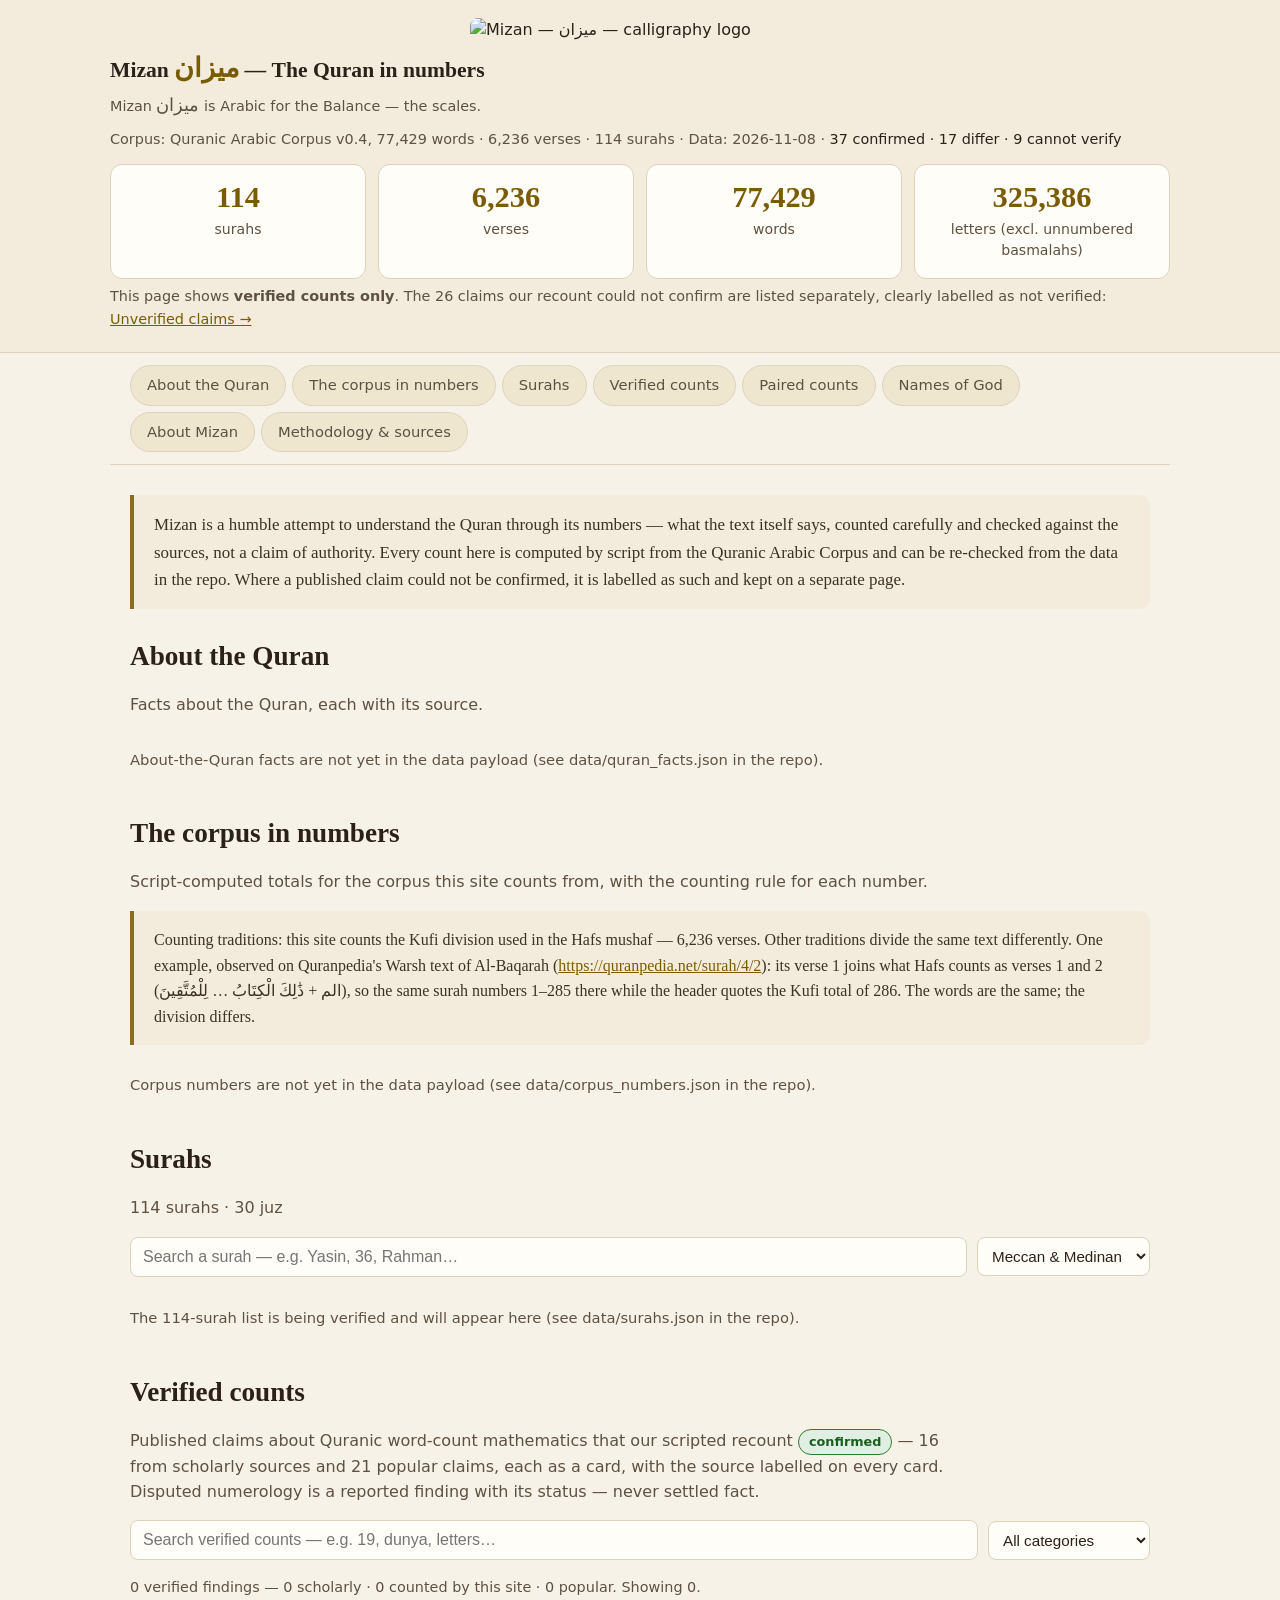
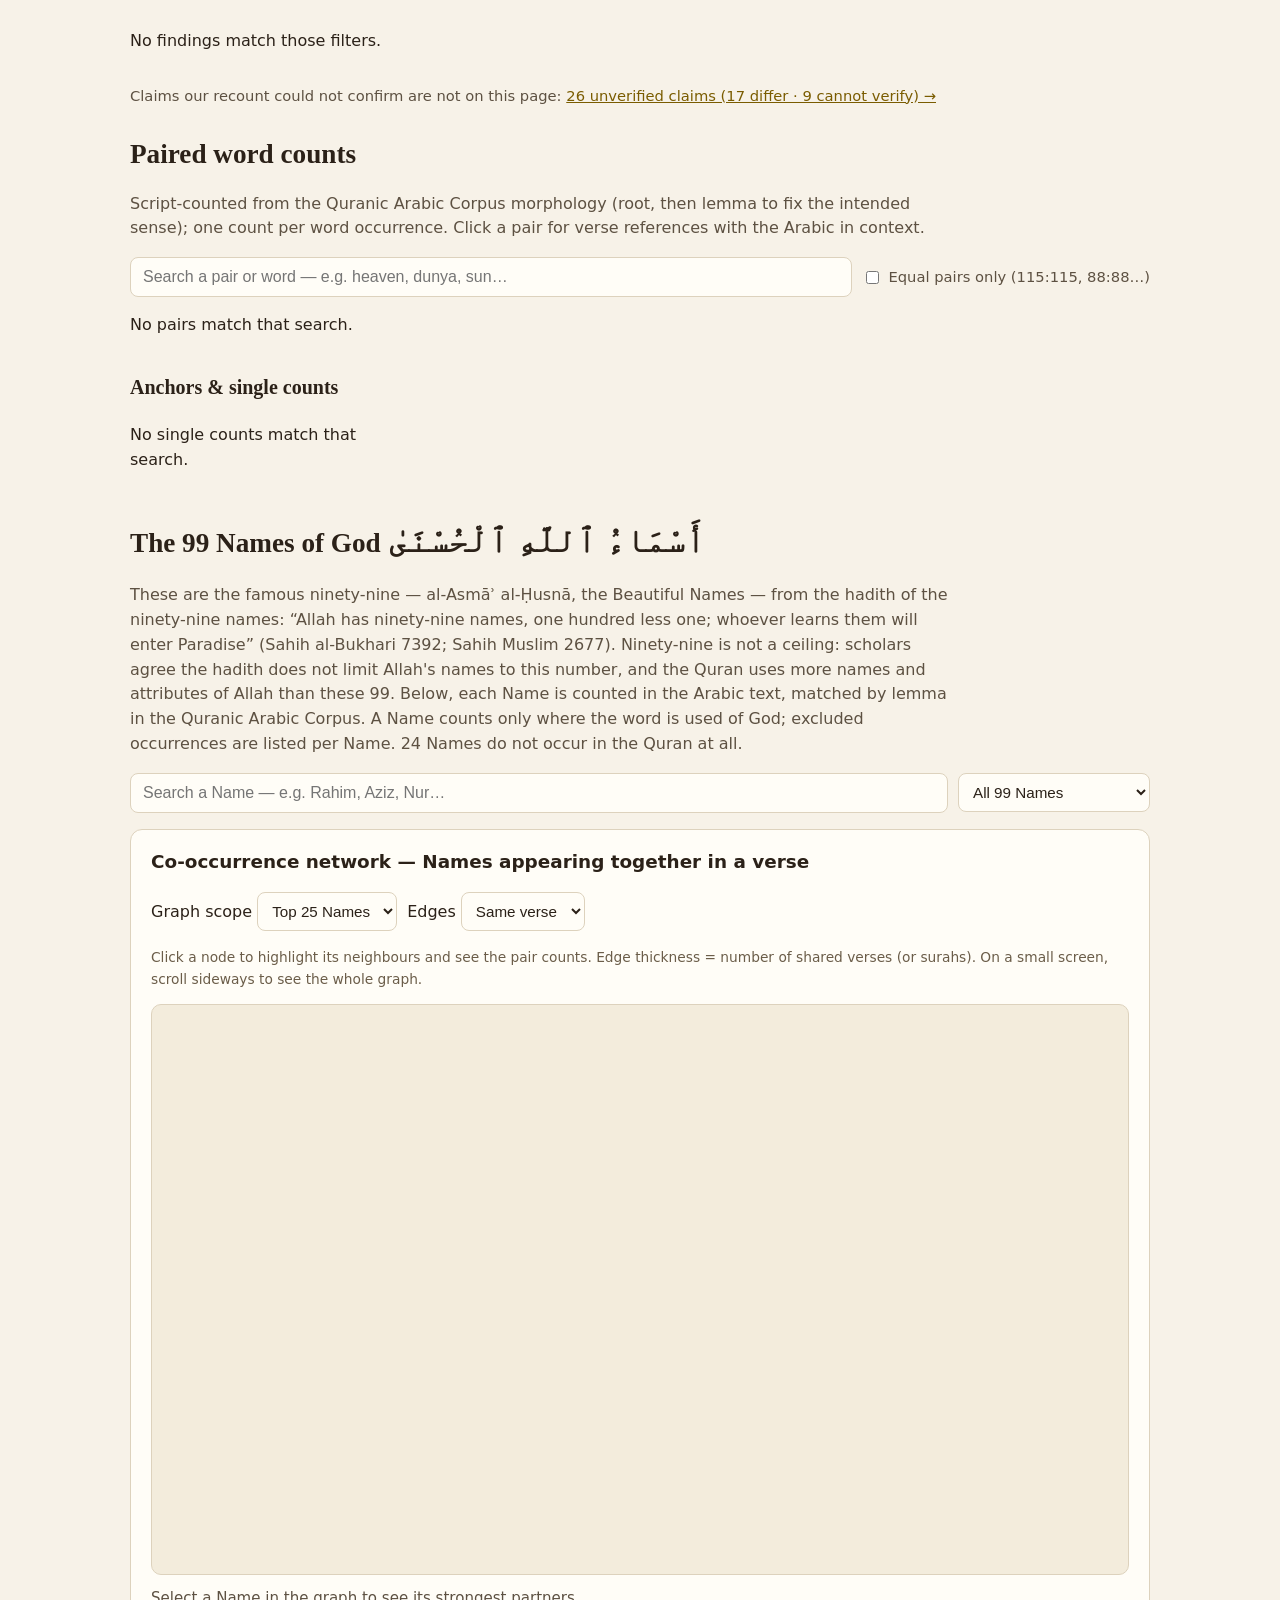
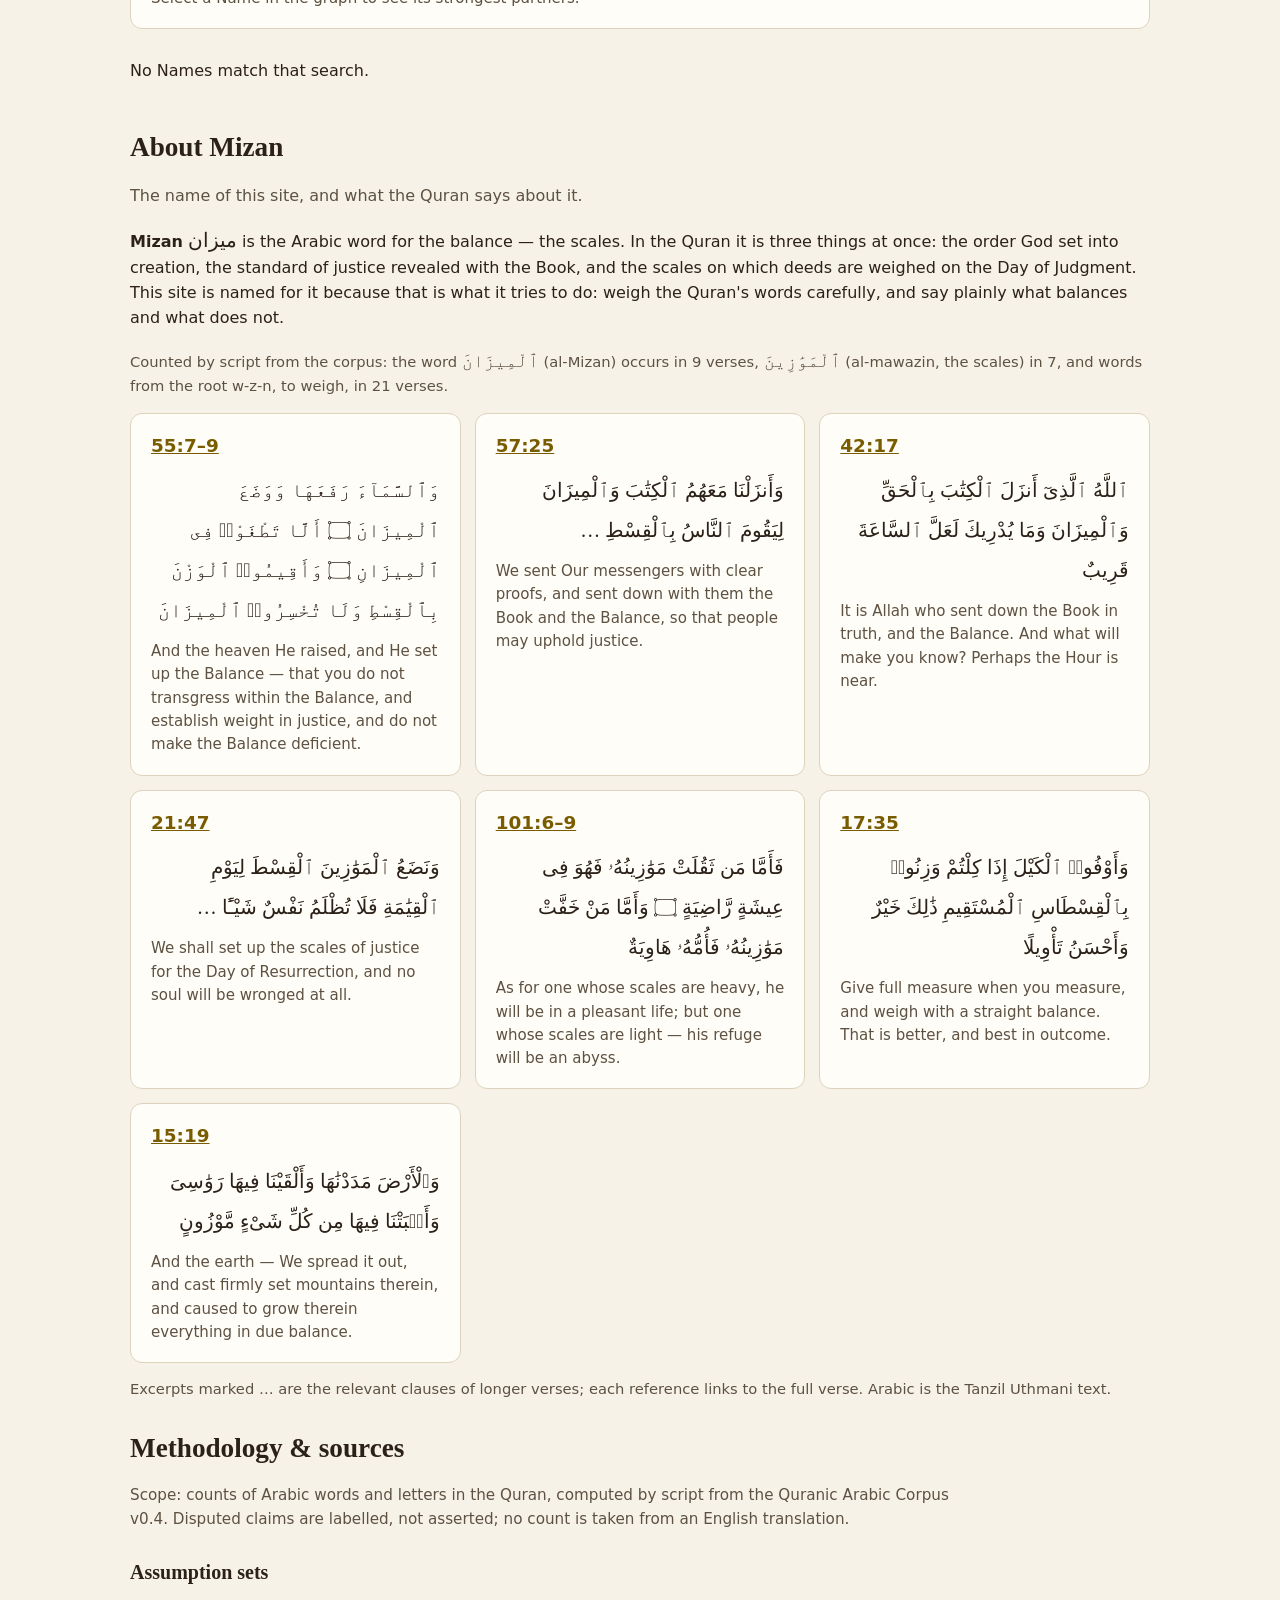
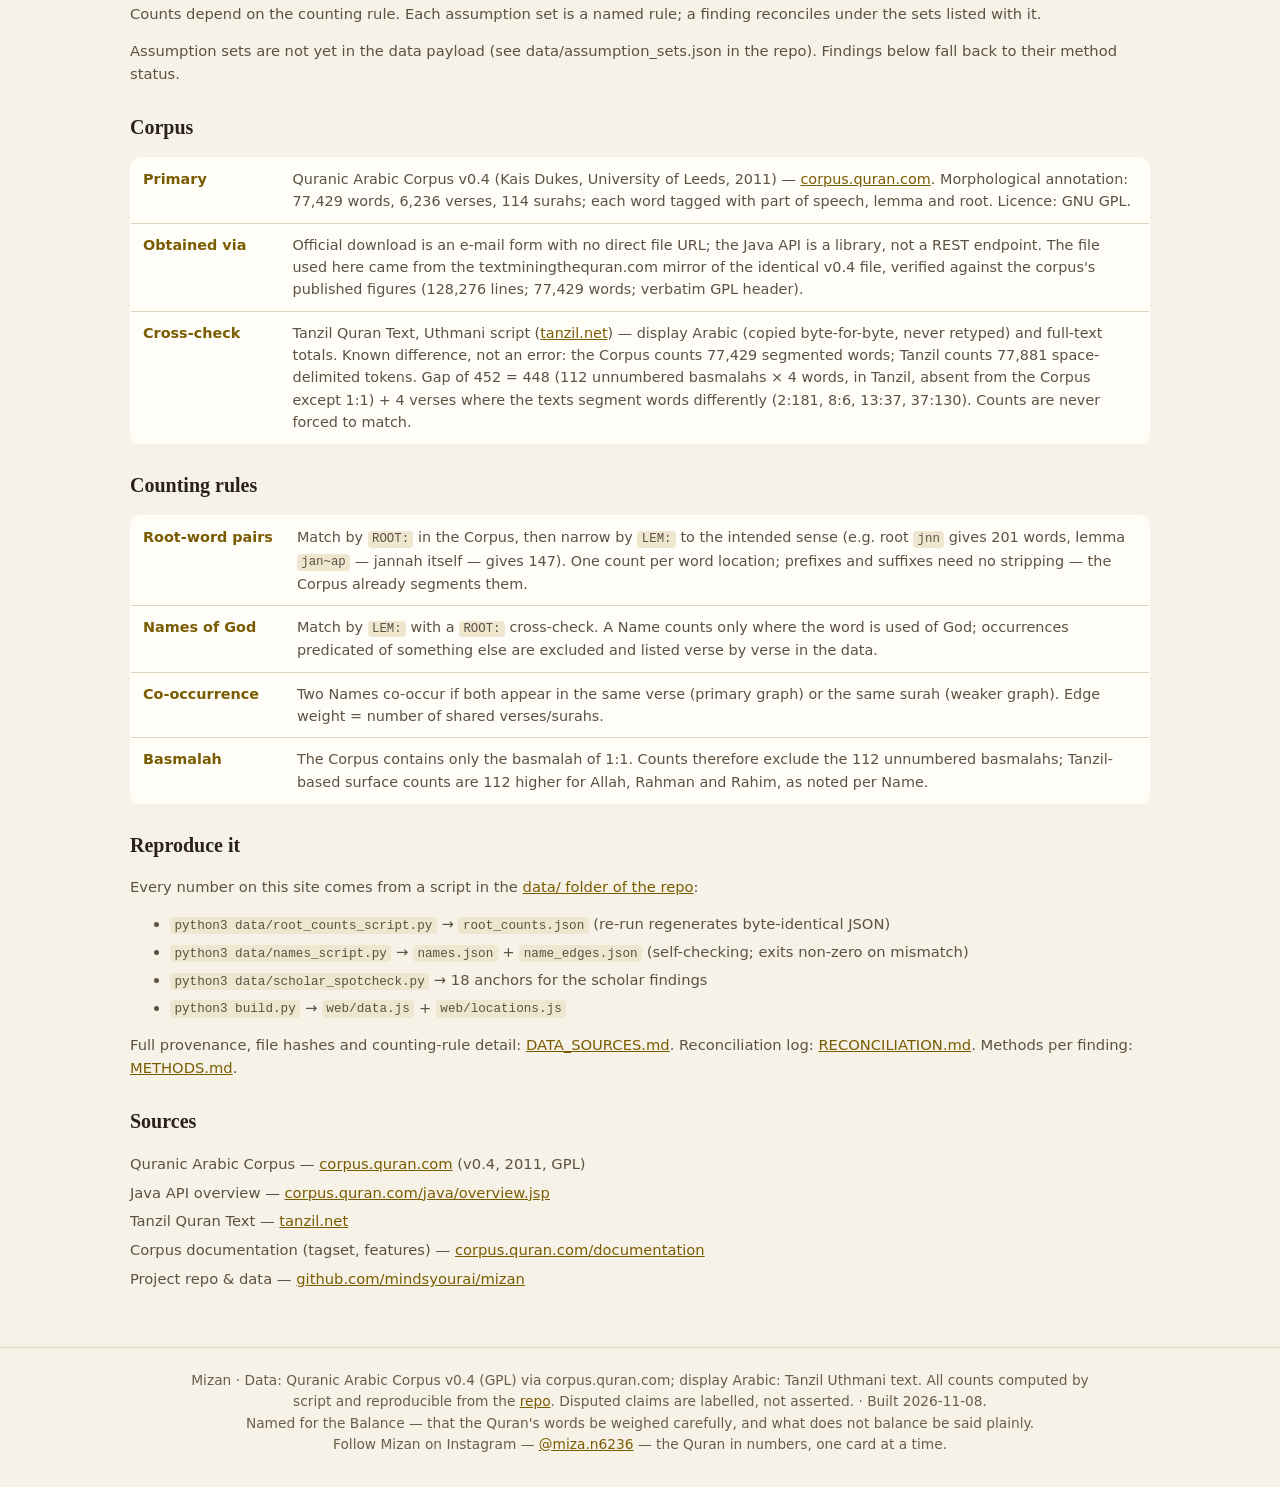
==== commit ab9669ef: "Add Instagram link to footer (@miza.n6236)" ====
--- a/index.html
+++ b/index.html
@@ -255,6 +255,7 @@
   All counts computed by script and reproducible from the <a href="https://github.com/mindsyourai/mizan">repo</a>.
   Disputed claims are labelled, not asserted. · Built 2026-11-08.</p>
   <p>Named for the Balance — that the Quran's words be weighed carefully, and what does not balance be said plainly.</p>
+  <p>Follow Mizan on Instagram — <a href="https://www.instagram.com/miza.n6236/">@miza.n6236</a> — the Quran in numbers, one card at a time.</p>
 </footer>
 
 <script src="data.js"></script>
--- a/styles.css
+++ b/styles.css
@@ -162,13 +162,22 @@
 /* names */
 .graph-wrap{background:var(--panel);border:1px solid var(--line);border-radius:12px;
   padding:18px 20px;margin:14px 0}
+/* #names-list is the grid; the cards are its direct children — no inner
+   wrapper grid (2026-11-21 nested-grid fix). */
+#names-list{display:grid;grid-template-columns:repeat(auto-fill,minmax(300px,1fr));gap:12px}
 .graph-head h3{margin:0 0 4px;font-size:1.15rem}
 .graph-head .hint{color:var(--faint);font-size:.86rem}
-#graph{width:100%;height:auto;display:block;background:var(--panel2);
+/* Graph scroll wrapper (2026-11-21 fix): at phone widths the 960px-wide
+   canvas used to shrink to ~420px and its 11px labels became unreadable.
+   The canvas now keeps a readable minimum width and the wrapper scrolls
+   sideways instead; desktop behaviour is unchanged (the canvas is wider
+   than the minimum there). Click mapping in app.js uses
+   getBoundingClientRect, which already accounts for the scroll offset. */
+.graph-scroll{overflow-x:auto}
+#graph{width:100%;min-width:860px;height:auto;display:block;background:var(--panel2);
   border:1px solid var(--line);border-radius:10px;cursor:pointer}
 .graph-detail{margin-top:12px;color:var(--muted);font-size:.94rem}
 .graph-detail b{color:var(--ink)}
-.name-grid{display:grid;grid-template-columns:repeat(auto-fill,minmax(300px,1fr));gap:12px}
 .name-card{background:var(--panel);border:1px solid var(--line);border-radius:10px;
   padding:14px 16px;cursor:pointer}
 .name-card:hover{border-color:var(--gold)}
@@ -233,17 +242,21 @@
    corpus totals, surahs, verified/unverified findings and the Mizan verses.
    Palette, scroll offsets and table styles above are unchanged. ===== */
 
-/* Hero stats: 4-across grid. app.js renders .hero-stat cards into #stats;
-   .hero-stats is styled identically in case the render wraps them. */
-.stats,.hero-stats{display:grid;grid-template-columns:repeat(4,1fr);gap:12px;margin:14px 0 4px}
+/* Hero stats: 4-across grid. app.js renders .hero-stat cards DIRECTLY into
+   #stats — the host is the only grid. (2026-11-21 fix: the previous build
+   also styled an inner .hero-stats wrapper as a grid, and a grid nested
+   inside a grid collapses the inner grid to a single track ~250px wide.) */
+.stats{display:grid;grid-template-columns:repeat(4,1fr);gap:12px;margin:14px 0 4px}
 .hero-stat{background:var(--panel);border:1px solid var(--line);border-radius:12px;
   padding:16px 12px;text-align:center}
 .hero-stat b{display:block;font-size:1.9rem;line-height:1.1;color:var(--gold-text);
   font-variant-numeric:tabular-nums;font-family:Georgia,"Times New Roman",serif}
 .hero-stat span{display:block;color:var(--muted);font-size:.88rem;margin-top:4px}
 
-/* Fact + corpus cards: big value on top, label and note below. */
-#facts-table,.fact-grid,#corpus-table,.corpus-grid{display:grid;
+/* Fact + corpus cards: big value on top, label and note below. The hosts
+   (#facts-table, #corpus-table) are the grids and the cards are their direct
+   children — no inner wrapper grids (2026-11-21 nested-grid fix). */
+#facts-table,#corpus-table{display:grid;
   grid-template-columns:repeat(auto-fill,minmax(240px,1fr));gap:12px;margin:14px 0}
 .fact-card,.corpus-card{background:var(--panel);border:1px solid var(--line);
   border-radius:12px;padding:16px 18px}
@@ -259,8 +272,9 @@
   border-radius:0 10px 10px 0;padding:16px 20px;margin:14px 0}
 .counting-note .ar{color:var(--gold-text)}
 
-/* Surah cards. */
-#surahs-list,.surah-grid{display:grid;grid-template-columns:repeat(auto-fill,minmax(240px,1fr));
+/* Surah cards. #surahs-list is the grid; the cards are its direct children
+   — no inner wrapper grid (2026-11-21 nested-grid fix). */
+#surahs-list{display:grid;grid-template-columns:repeat(auto-fill,minmax(240px,1fr));
   gap:12px;margin:14px 0}
 .surah-card{background:var(--panel);border:1px solid var(--line);border-radius:12px;
   padding:16px 18px}
@@ -273,11 +287,16 @@
 
 /* Finding cards (verified + unverified). Post-ready: big numbers up top,
    short text on the face; full method/assumption/source stays on the card,
-   method inside a collapsed <details>. Group headers span the whole grid. */
-#verified-list,.finding-grid,#unverified-list{display:grid;
+   method inside a collapsed <details>. The hosts are the grids and the cards
+   are their direct children — no inner wrapper grid (2026-11-21 nested-grid
+   fix). Group headers span the whole grid. Bare <p> children (empty-state
+   notes) also span the grid instead of sitting in one narrow track. */
+#verified-list,#unverified-list{display:grid;
   grid-template-columns:repeat(auto-fill,minmax(320px,1fr));gap:14px;margin:14px 0}
 #verified-list>h3,#unverified-list>h3{grid-column:1/-1;font-family:Georgia,serif;
   font-size:1.25rem;margin:26px 0 4px}
+#facts-table>p,#corpus-table>p,#surahs-list>p,#verified-list>p,#unverified-list>p,
+#names-list>p{grid-column:1/-1}
 .finding-card{background:var(--panel);border:1px solid var(--line);border-radius:12px;
   padding:18px 20px;display:flex;flex-direction:column;gap:10px;min-width:0}
 .finding-head{display:flex;justify-content:space-between;align-items:flex-start;gap:10px}
@@ -318,9 +337,8 @@
 html,body{overflow-x:clip}
 
 @media (max-width:640px){
-  .stats,.hero-stats,#facts-table,.fact-grid,#corpus-table,.corpus-grid,
-  #surahs-list,.surah-grid,#verified-list,.finding-grid,#unverified-list,
-  .mizan-grid,.extras,.name-grid{grid-template-columns:1fr}
+  .stats,#facts-table,#corpus-table,#surahs-list,#verified-list,#unverified-list,
+  #names-list,.mizan-grid,.extras{grid-template-columns:1fr}
   .hero-stat b{font-size:1.6rem}
   .finding-nums{grid-template-columns:1fr 1fr}
 }
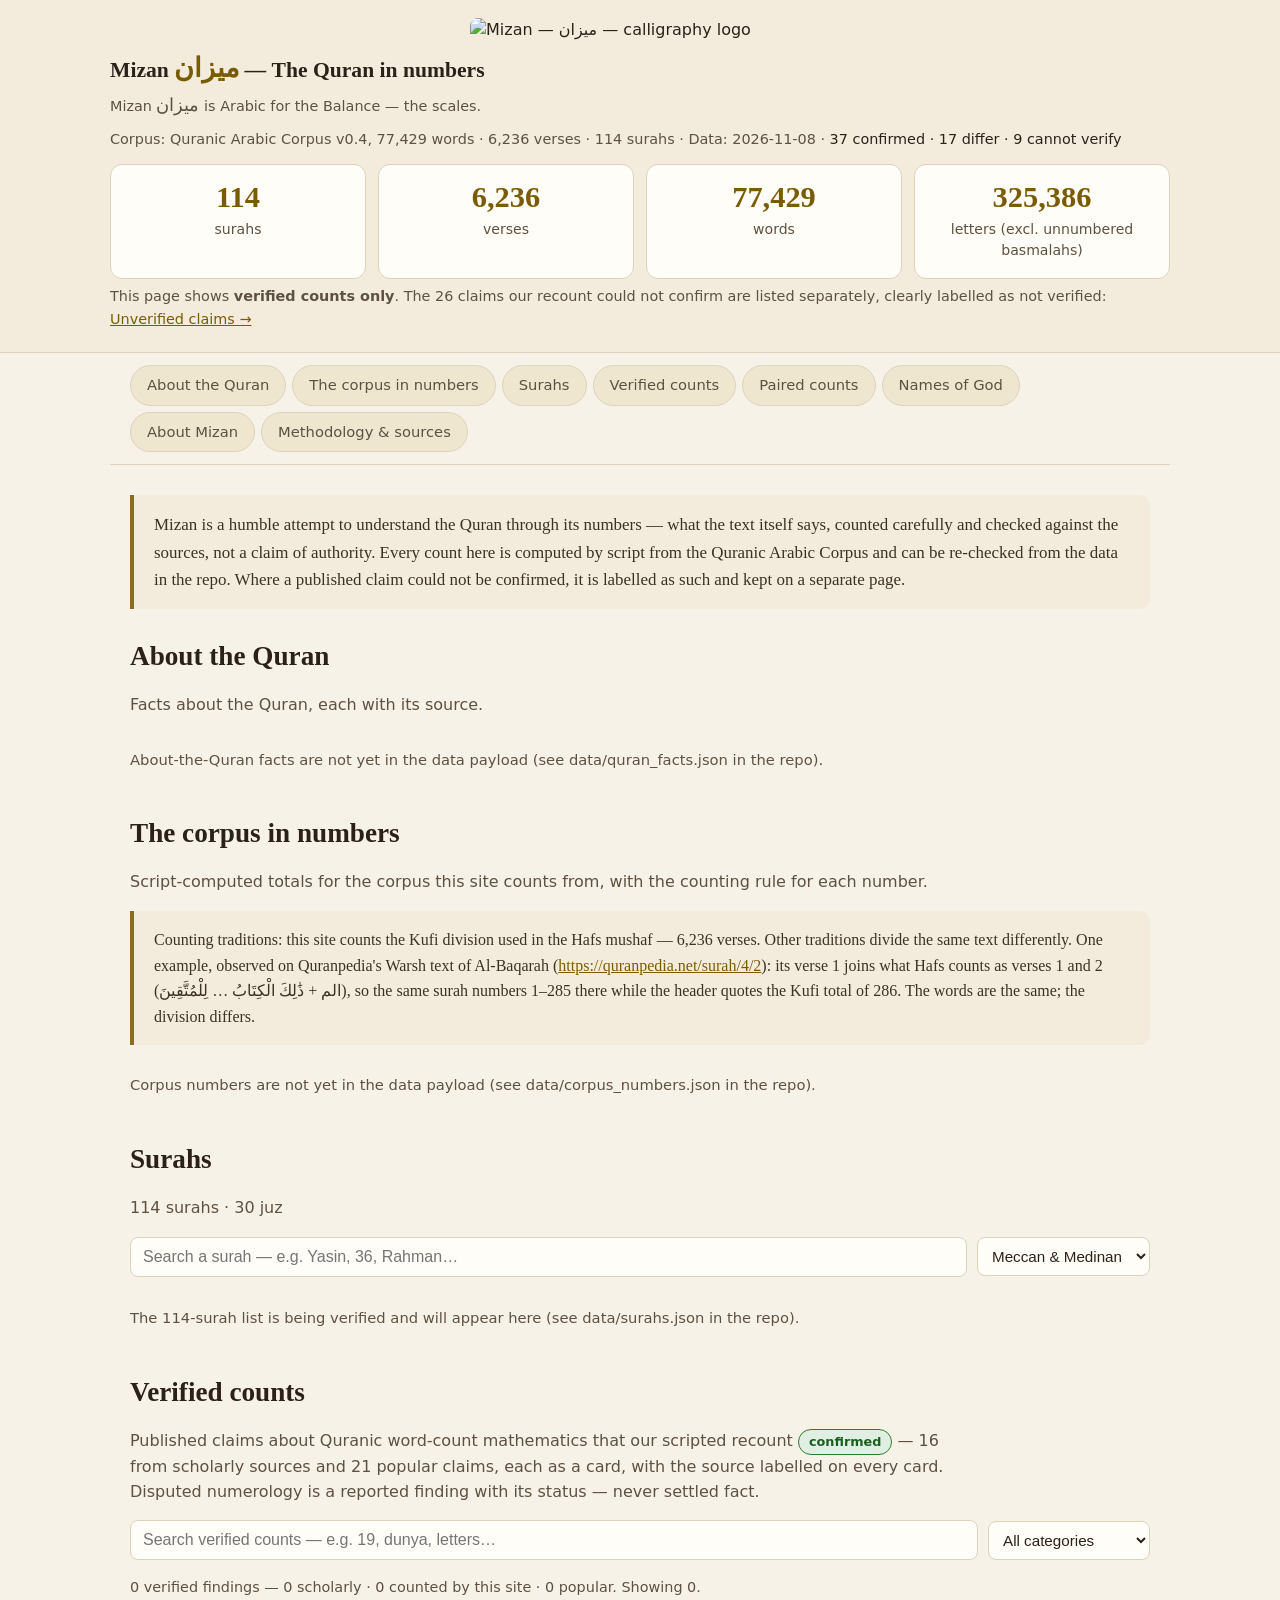
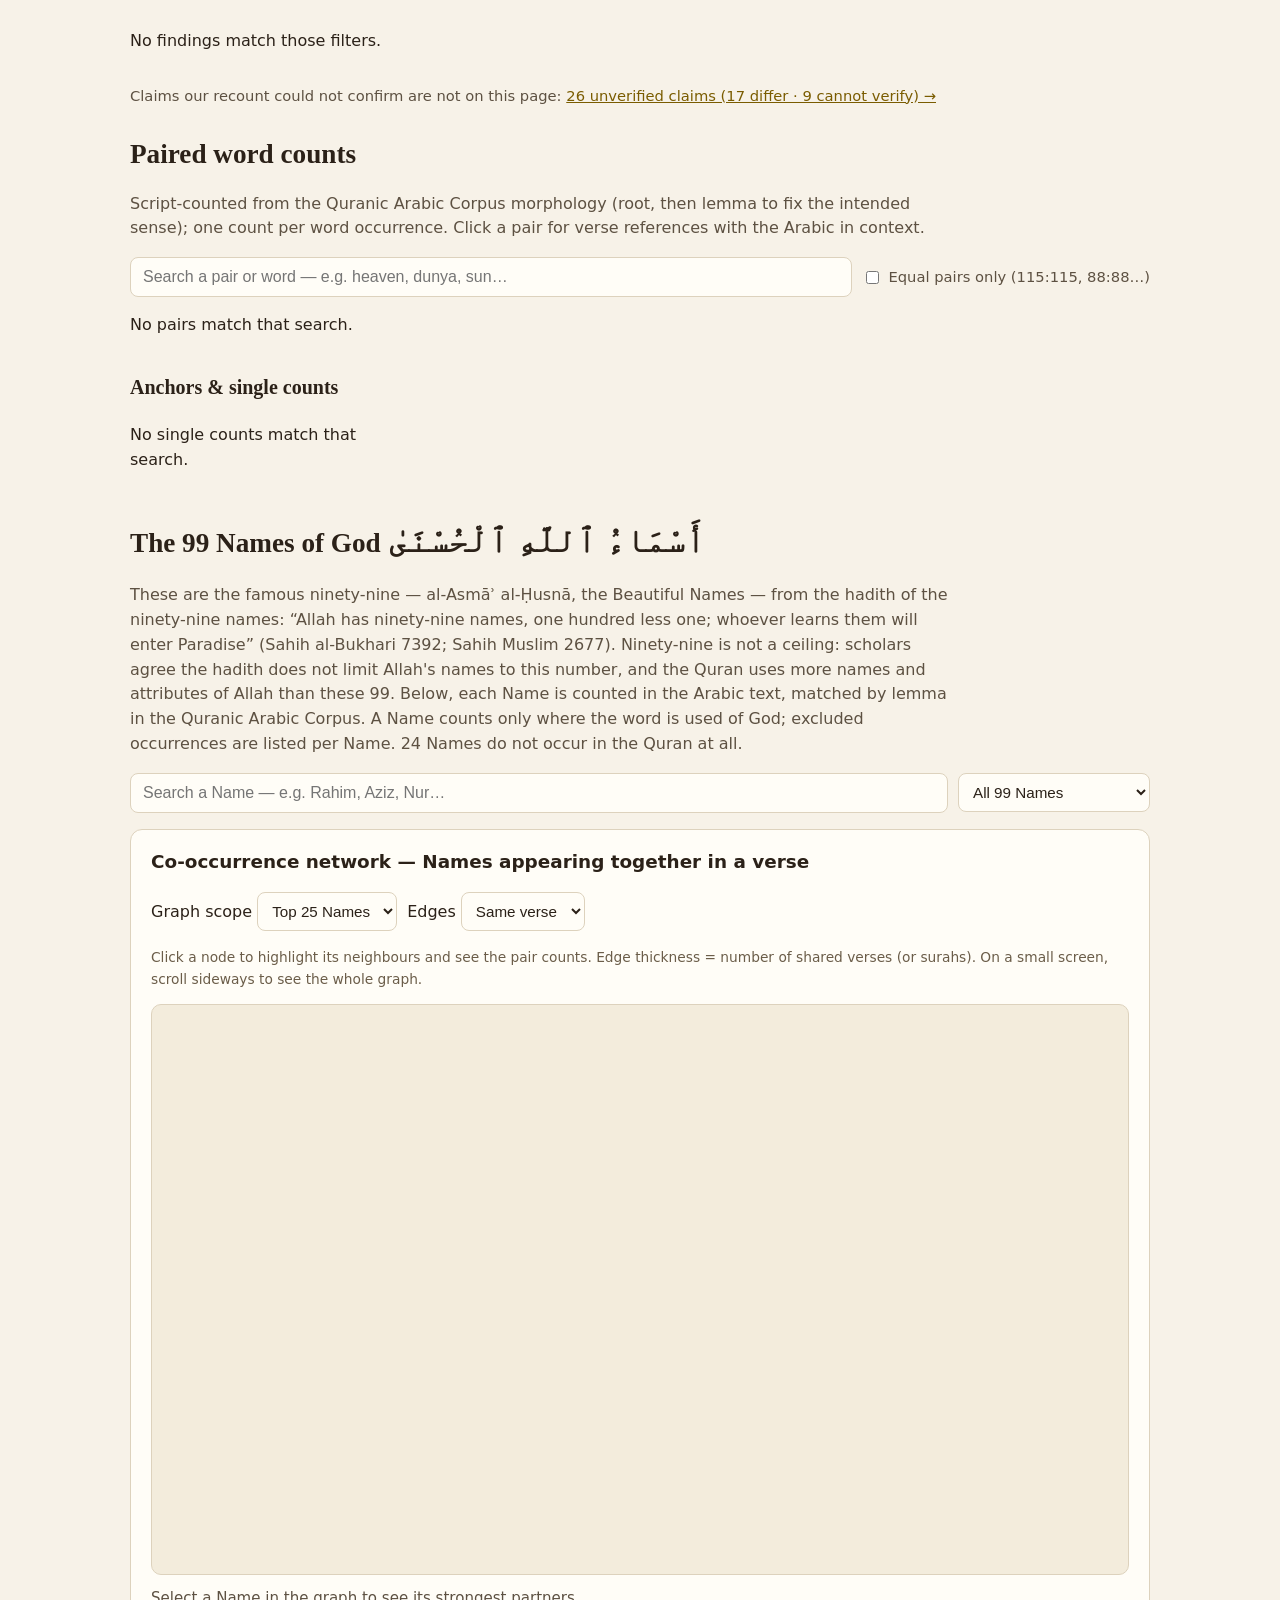
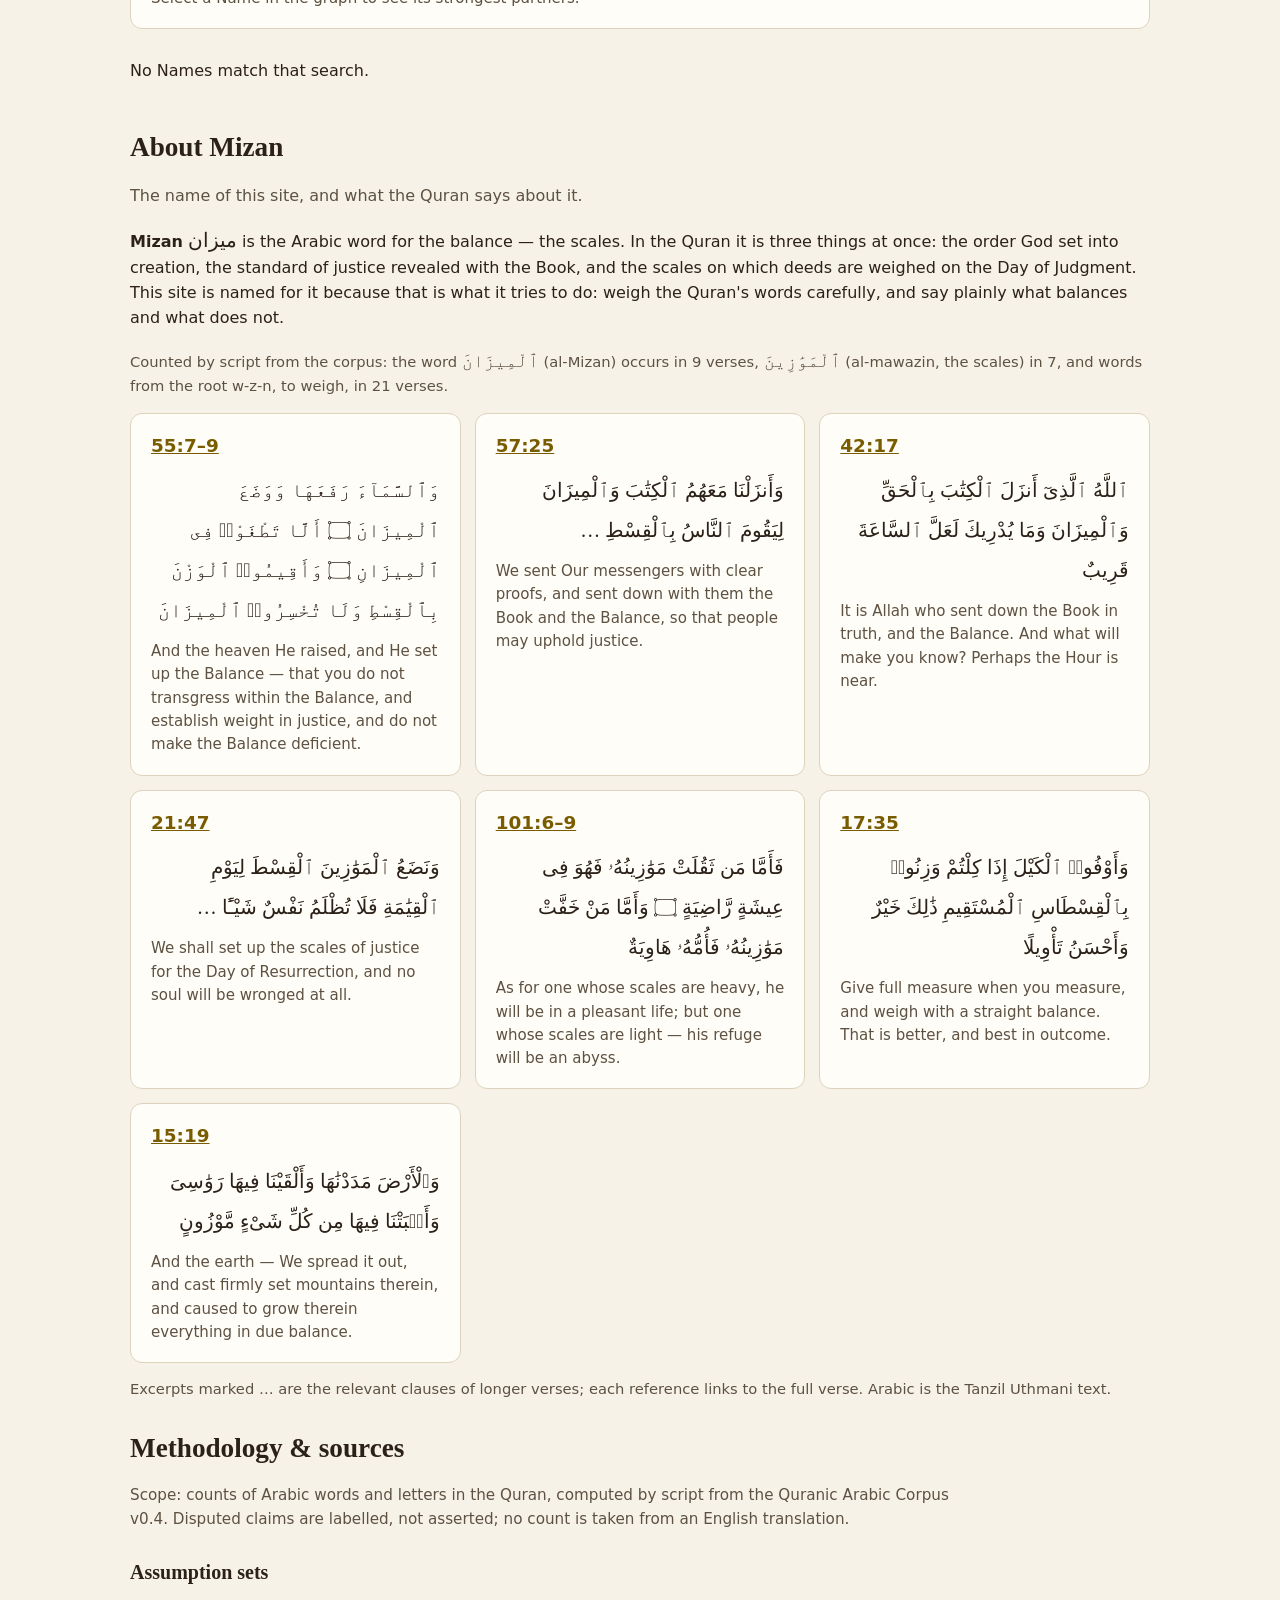
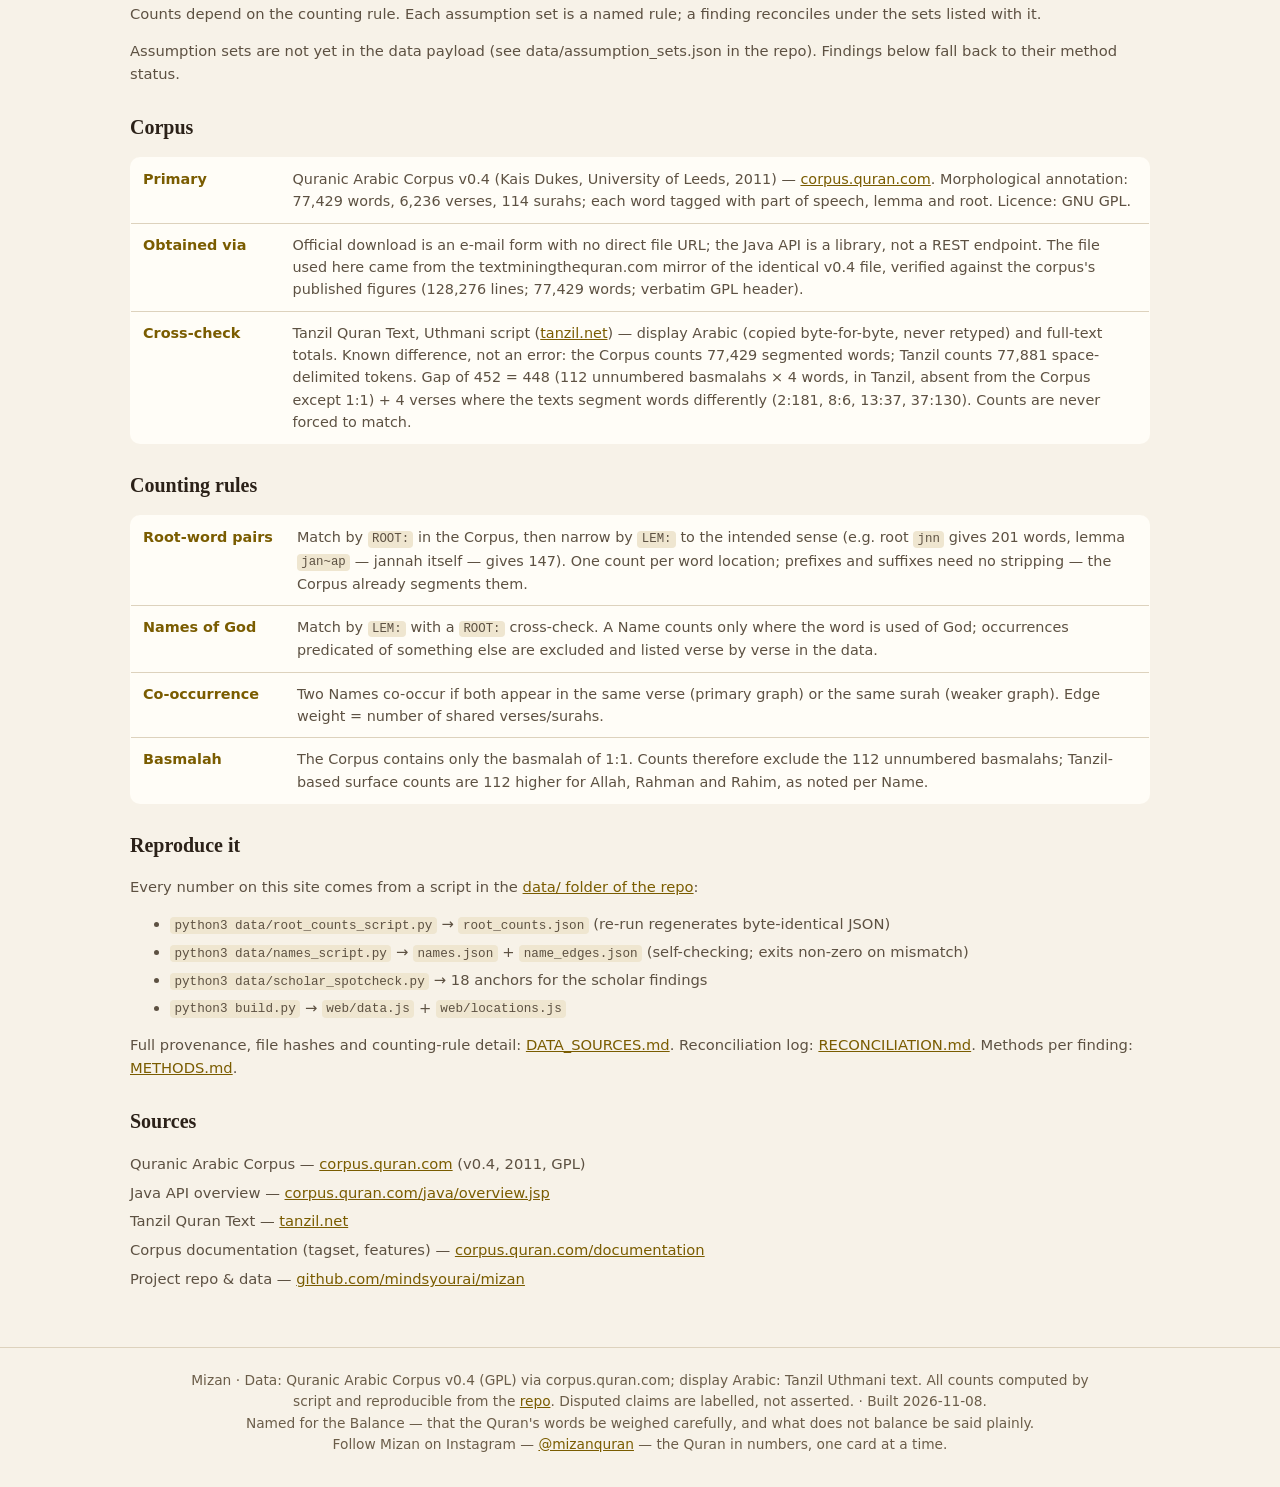
==== commit aaff41b9: "Footer Instagram handle: @miza.n6236 -> @mizanquran" ====
--- a/index.html
+++ b/index.html
@@ -255,7 +255,7 @@
   All counts computed by script and reproducible from the <a href="https://github.com/mindsyourai/mizan">repo</a>.
   Disputed claims are labelled, not asserted. · Built 2026-11-08.</p>
   <p>Named for the Balance — that the Quran's words be weighed carefully, and what does not balance be said plainly.</p>
-  <p>Follow Mizan on Instagram — <a href="https://www.instagram.com/miza.n6236/">@miza.n6236</a> — the Quran in numbers, one card at a time.</p>
+  <p>Follow Mizan on Instagram — <a href="https://www.instagram.com/mizanquran/">@mizanquran</a> — the Quran in numbers, one card at a time.</p>
 </footer>
 
 <script src="data.js"></script>
